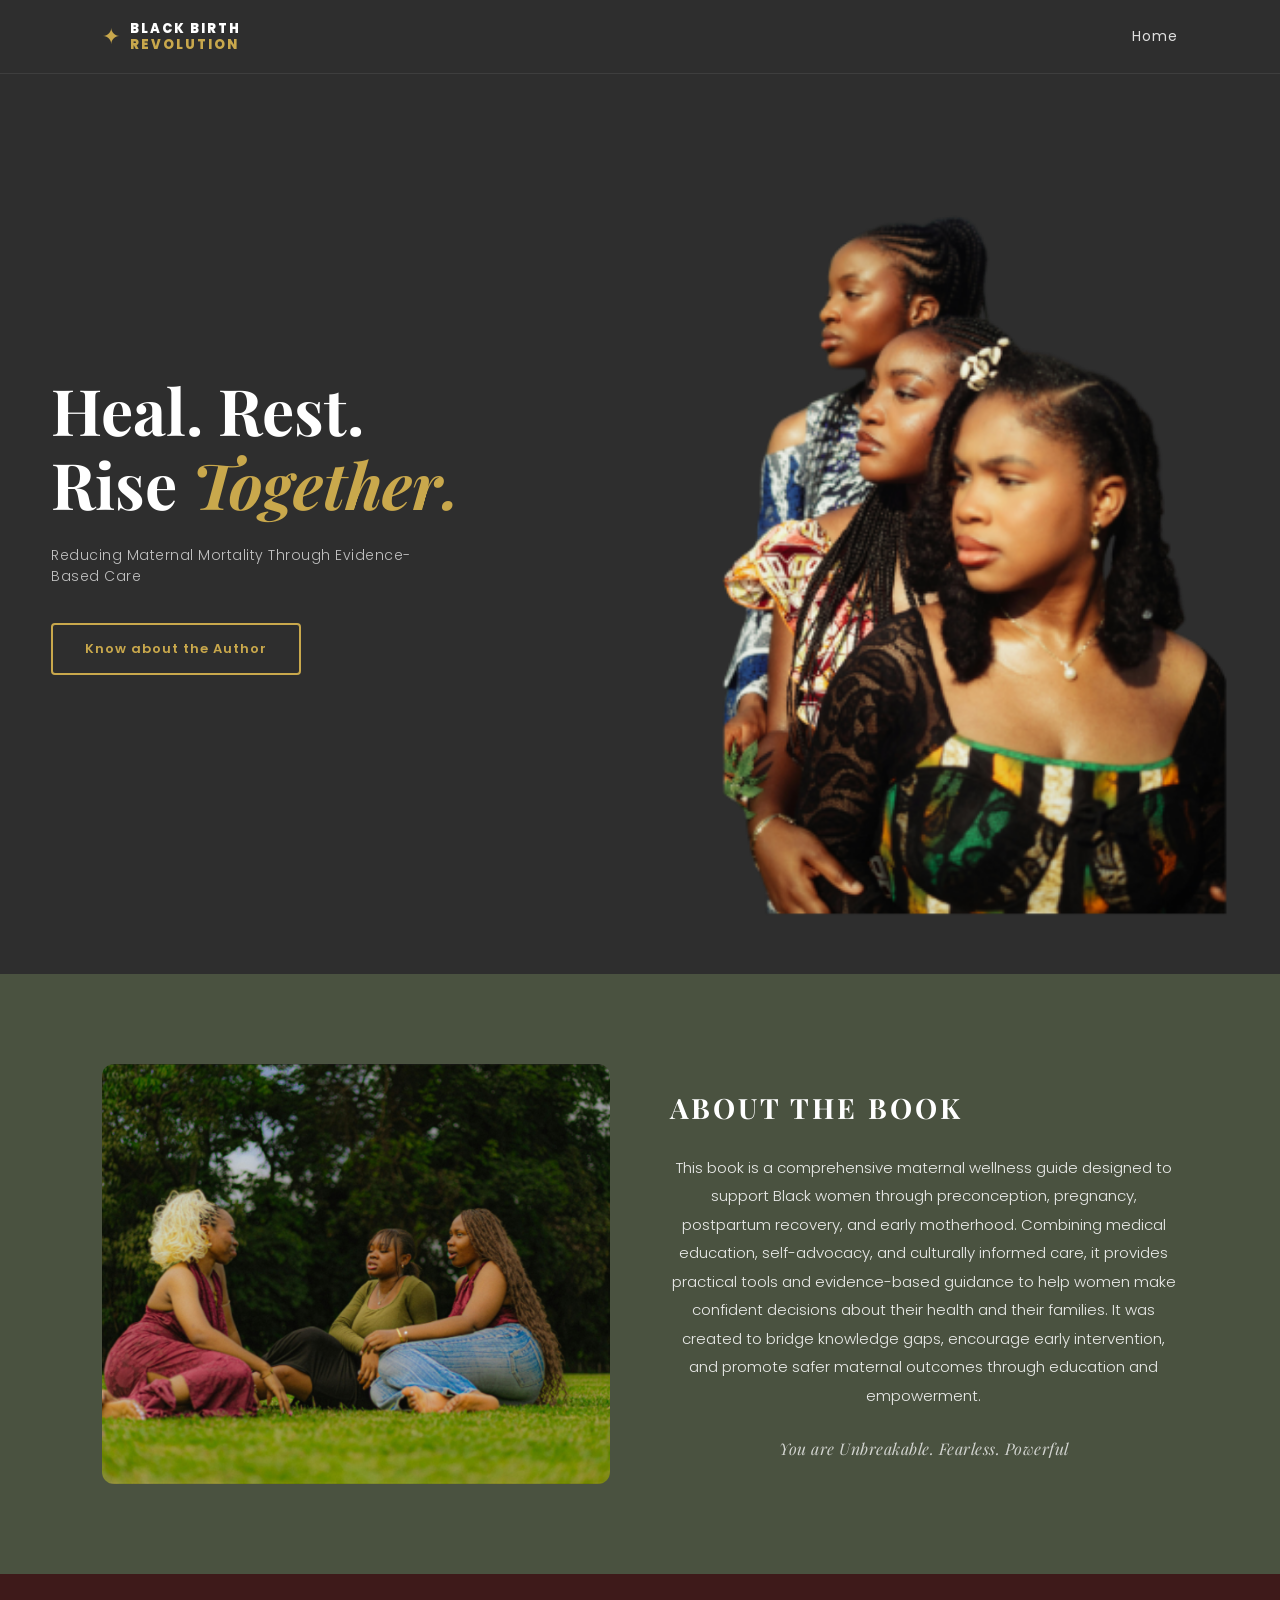
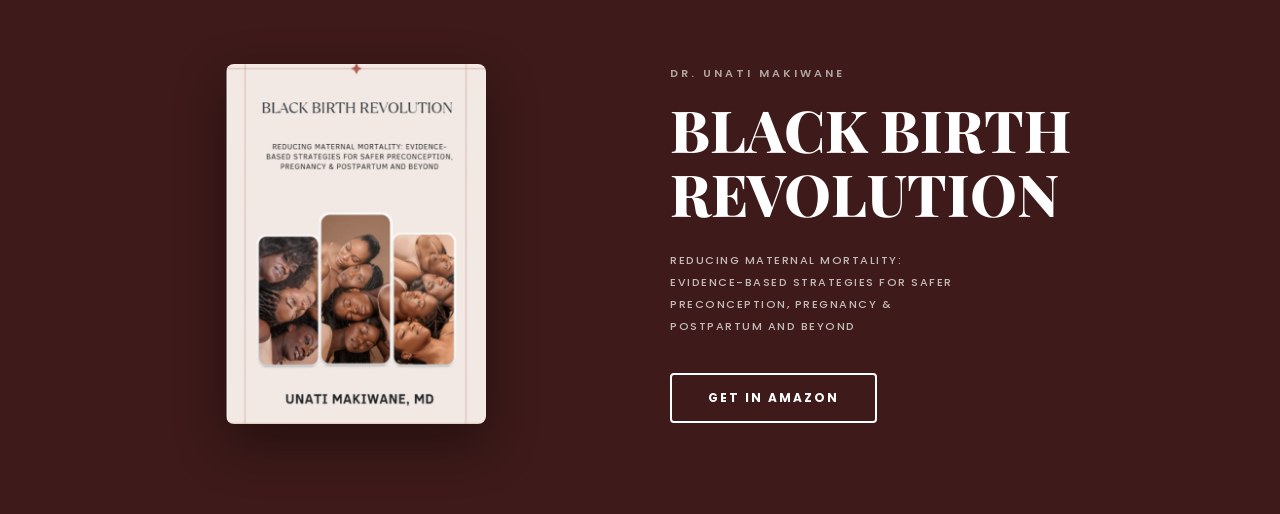
==== book.html @ 261f83a6 "Update book.html" ====
<!DOCTYPE html>
<html>

<head>

<meta charset="UTF-8">
<meta name="viewport" content="width=device-width,initial-scale=1">
<title>Black Birth Revolution</title>
<link rel="stylesheet" href="book-style.css">
<link href="https://fonts.googleapis.com/css2?family=Poppins:wght@300;400;500;600;700;800&family=Playfair+Display:ital,wght@0,700;0,800;1,400;1,700&display=swap" rel="stylesheet">

</head>

<body>

<!-- NAV -->
<nav>
  <div class="nav-logo">
    <span class="nav-logo-icon">✦</span>
    <div>
      <div class="nav-logo-top">BLACK BIRTH</div>
      <div class="nav-logo-bottom">REVOLUTION</div>
    </div>
  </div>
  <a href="index.html">Home</a>
</nav>


<!-- SECTION 1: HERO -->
<section class="hero-section">

  <div class="hero-left">
    <h1 class="hero-title">
      Heal. Rest.<br>
      Rise <em class="gold-italic">Together.</em>
    </h1>
    <p class="hero-sub">Reducing Maternal Mortality Through Evidence-Based Care</p>
    <a href="index.html#about" class="btn-outline">Know about the Author</a>
  </div>

  <!-- img goes DIRECTLY inside .hero-right, no extra wrapper -->
  <div class="hero-right">
    <img src="images/img1.png" alt="Black Birth Revolution">
  </div>

</section>


<!-- SECTION 2: ABOUT THE BOOK -->
<section class="about-section">

  <!-- img goes DIRECTLY inside .about-left, no extra wrapper -->
  <div class="about-left">
    <img src="images/img22.png" alt="About the Book">
  </div>

  <div class="about-right">
    <h2 class="about-title">ABOUT THE BOOK</h2>
    <p class="about-text">
      This book is a comprehensive maternal wellness guide designed to support Black women through preconception, pregnancy, postpartum recovery, and early motherhood. Combining medical education, self-advocacy, and culturally informed care, it provides practical tools and evidence-based guidance to help women make confident decisions about their health and their families. It was created to bridge knowledge gaps, encourage early intervention, and promote safer maternal outcomes through education and empowerment.
    </p>
    <p class="about-quote">You are Unbreakable. Fearless. Powerful</p>
  </div>

</section>


<!-- SECTION 3: BOOK SHOWCASE -->
<section class="showcase-section">

  <div class="showcase-left">
    <!-- book cover sits inside .book-cover-wrap which constrains it -->
    <div class="book-cover-wrap">
      <img src="images/img3.png" alt="Black Birth Revolution Book Cover">
    </div>
  </div>

  <div class="showcase-right">
    <p class="author-label">DR. UNATI MAKIWANE</p>
    <h2 class="showcase-title">BLACK BIRTH<br>REVOLUTION</h2>
    <p class="showcase-sub">
      REDUCING MATERNAL MORTALITY:<br>
      EVIDENCE-BASED STRATEGIES FOR SAFER<br>
      PRECONCEPTION, PREGNANCY &amp;<br>
      POSTPARTUM AND BEYOND
    </p>
    <a href="#" class="btn-amazon">GET IN AMAZON</a>
  </div>

</section>


</body>
</html>
---- book-style.css ----
* {
  margin: 0;
  padding: 0;
  box-sizing: border-box;
}

:root {
  --gold: #C9A84C;
  --charcoal: #2E2E2E;
  --olive: #4A5240;
  --maroon: #3E1A1A;
  --cream: #F5EFE0;
  --white: #ffffff;
}

body {
  font-family: 'Poppins', sans-serif;
  color: var(--white);
}


/* ── NAV ── */

nav {
  display: flex;
  justify-content: space-between;
  align-items: center;
  padding: 20px 8%;
  background: var(--charcoal);
  border-bottom: 1px solid rgba(255,255,255,0.08);
}

.nav-logo {
  display: flex;
  align-items: center;
  gap: 10px;
}

.nav-logo-icon {
  color: var(--gold);
  font-size: 22px;
}

.nav-logo-top {
  font-family: 'Poppins', sans-serif;
  font-weight: 800;
  font-size: 13px;
  letter-spacing: 2px;
  color: var(--white);
  line-height: 1.2;
}

.nav-logo-bottom {
  font-family: 'Poppins', sans-serif;
  font-weight: 800;
  font-size: 13px;
  letter-spacing: 2px;
  color: var(--gold);
  line-height: 1.2;
}

nav a {
  color: var(--white);
  text-decoration: none;
  font-size: 14px;
  letter-spacing: 1px;
  opacity: 0.85;
  transition: opacity 0.2s;
}

nav a:hover {
  opacity: 1;
}


/* ── SECTION 1: HERO ── */

.hero-section {
  display: grid;
  grid-template-columns: 1fr 1fr;
  align-items: center;
  gap: 0;
  padding: 0;
  background: var(--charcoal);
  min-height: 100vh;
  overflow: hidden;
}

.hero-left {
  padding: 90px 8%;
}

.hero-title {
  font-family: 'Playfair Display', serif;
  font-size: 64px;
  font-weight: 700;
  line-height: 1.15;
  color: var(--white);
  margin-bottom: 24px;
}

.gold-italic {
  font-family: 'Playfair Display', serif;
  font-style: italic;
  color: var(--gold);
  font-weight: 700;
}

.hero-sub {
  font-size: 14px;
  font-weight: 300;
  color: rgba(255,255,255,0.7);
  letter-spacing: 0.5px;
  margin-bottom: 36px;
  max-width: 360px;
}

.btn-outline {
  display: inline-block;
  padding: 14px 32px;
  border: 2px solid var(--gold);
  color: var(--gold);
  text-decoration: none;
  font-size: 13px;
  font-weight: 600;
  letter-spacing: 1px;
  border-radius: 4px;
  transition: background 0.25s, color 0.25s;
}

.btn-outline:hover {
  background: var(--gold);
  color: #1a1a1a;
}

/* Hero image — full height, flush to the right edge */
.hero-right {
  width: 100%;
  height: 90vh;
  overflow: hidden;
}

.hero-right img {
  width: 100%;
  height: 100%;
  object-fit: cover;
  object-position: center top;
  display: block;
}


/* ── SECTION 2: ABOUT THE BOOK ── */

.about-section {
  display: grid;
  grid-template-columns: 1fr 1fr;
  align-items: center;
  gap: 60px;
  padding: 90px 8%;
  background: var(--olive);
}

/* THE KEY FIX — about left column contains the image */
.about-left {
  width: 100%;
  height: 420px;
  border-radius: 12px;
  overflow: hidden;
}

.about-left img {
  width: 100%;
  height: 100%;
  object-fit: cover;
  object-position: center center;
  display: block;
}

.about-title {
  font-family: 'Playfair Display', serif;
  font-size: 28px;
  font-weight: 700;
  letter-spacing: 3px;
  color: var(--white);
  margin-bottom: 28px;
}

.about-text {
  font-size: 15px;
  font-weight: 300;
  line-height: 1.9;
  color: rgba(255,255,255,0.88);
  margin-bottom: 28px;
  text-align: center;
}

.about-quote {
  font-family: 'Playfair Display', serif;
  font-style: italic;
  font-size: 16px;
  color: rgba(255,255,255,0.75);
  text-align: center;
  letter-spacing: 0.5px;
}


/* ── SECTION 3: BOOK SHOWCASE ── */

.showcase-section {
  display: grid;
  grid-template-columns: 1fr 1fr;
  align-items: center;
  gap: 60px;
  padding: 90px 8%;
  background: var(--maroon);
}

/* THE KEY FIX — book cover constrained to portrait size */
.showcase-left {
  display: flex;
  justify-content: center;
}

.book-cover-wrap {
  width: 260px;
  height: 360px;
  border-radius: 8px;
  overflow: hidden;
  box-shadow: 0 20px 50px rgba(0,0,0,0.4);
  flex-shrink: 0;
}

.book-cover-wrap img {
  width: 100%;
  height: 100%;
  object-fit: cover;
  display: block;
}

.author-label {
  font-size: 11px;
  font-weight: 600;
  letter-spacing: 3px;
  color: rgba(255,255,255,0.6);
  margin-bottom: 16px;
}

.showcase-title {
  font-family: 'Playfair Display', serif;
  font-size: 58px;
  font-weight: 800;
  line-height: 1.1;
  color: var(--white);
  margin-bottom: 24px;
}

.showcase-sub {
  font-size: 11px;
  font-weight: 500;
  letter-spacing: 1.5px;
  line-height: 2;
  color: rgba(255,255,255,0.7);
  margin-bottom: 36px;
}

.btn-amazon {
  display: inline-block;
  padding: 14px 36px;
  border: 2px solid var(--white);
  color: var(--white);
  text-decoration: none;
  font-size: 12px;
  font-weight: 700;
  letter-spacing: 2px;
  border-radius: 4px;
  transition: background 0.25s, color 0.25s;
}

.btn-amazon:hover {
  background: var(--white);
  color: var(--maroon);
}


/* ── RESPONSIVE ── */

@media (max-width: 768px) {

  .hero-section,
  .about-section,
  .showcase-section {
    grid-template-columns: 1fr;
    text-align: center;
    gap: 40px;
    padding: 60px 6%;
  }

  .hero-title {
    font-size: 42px;
  }

  .showcase-title {
    font-size: 38px;
  }

  .hero-right {
    height: 320px;
  }

  .about-left {
    height: 280px;
  }

  .book-cover-wrap {
    width: 180px;
    height: 260px;
  }

  .hero-sub {
    margin: 0 auto 36px;
  }

}
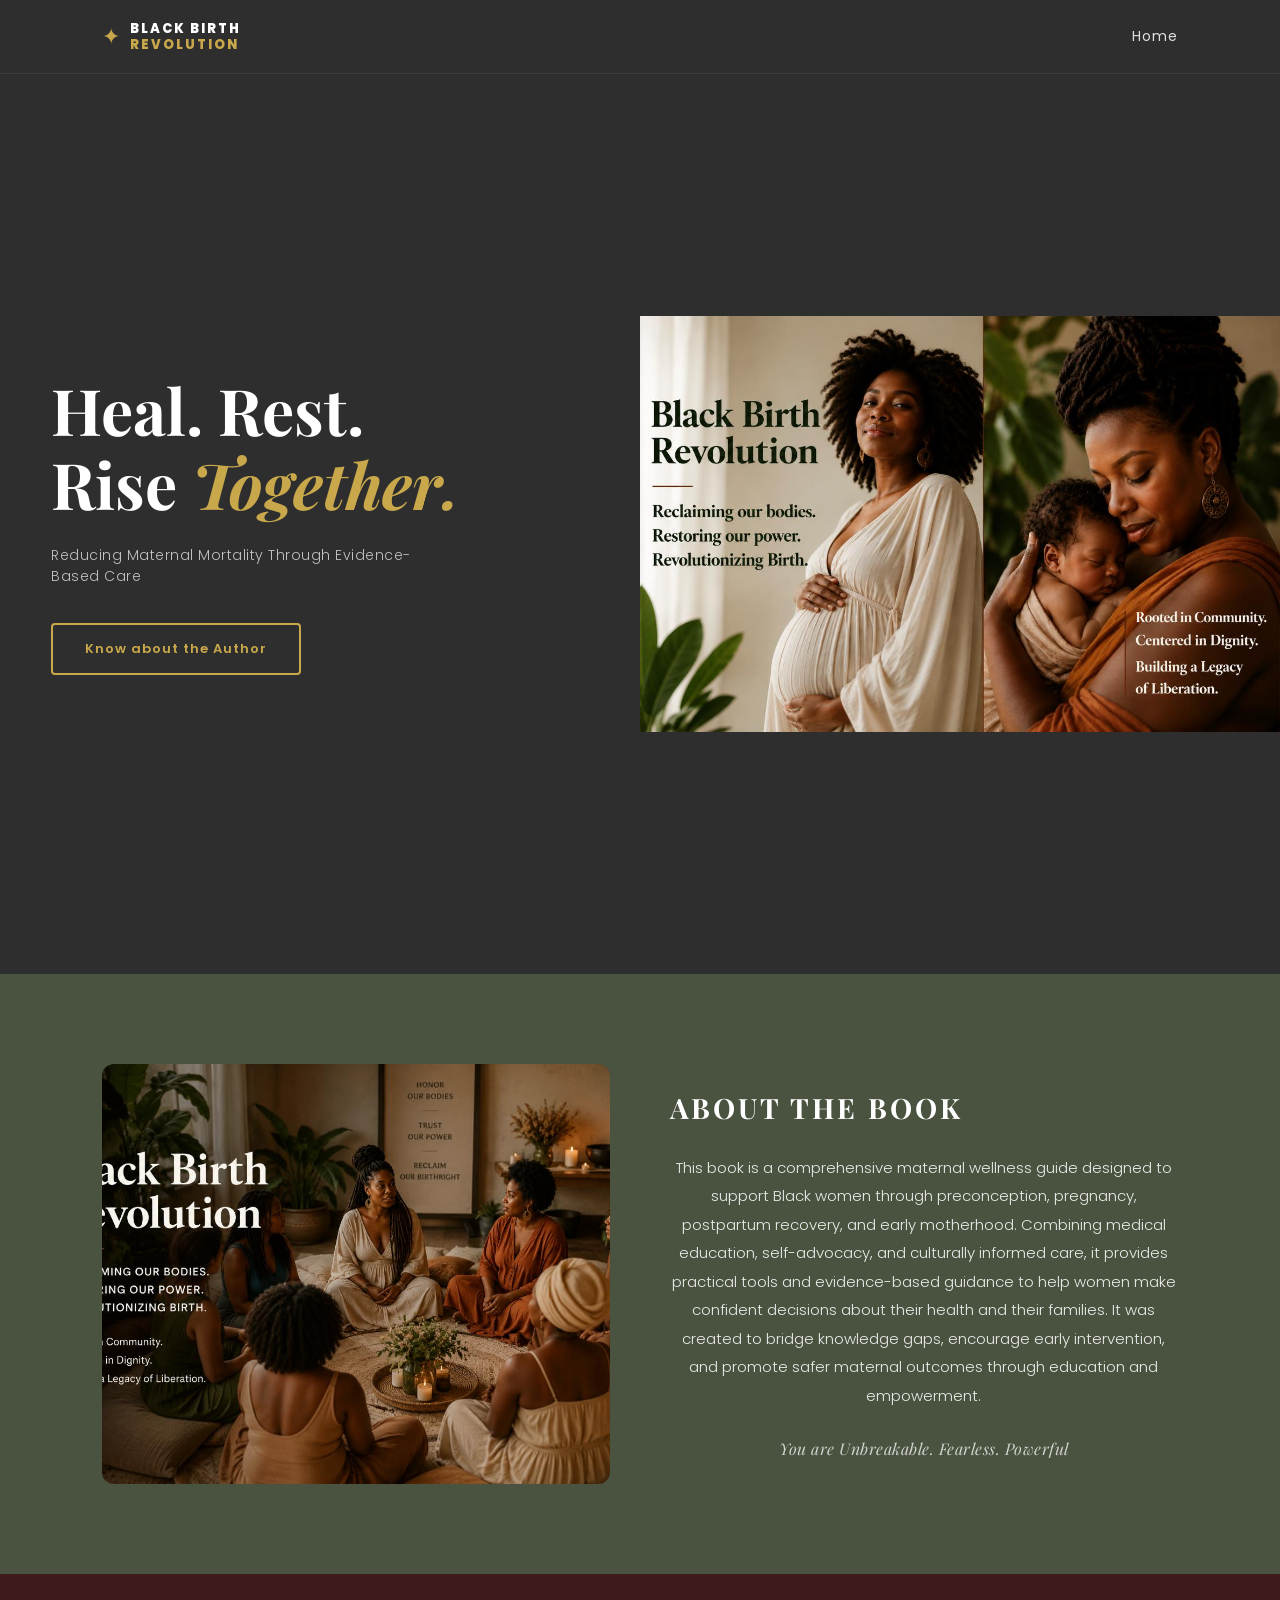
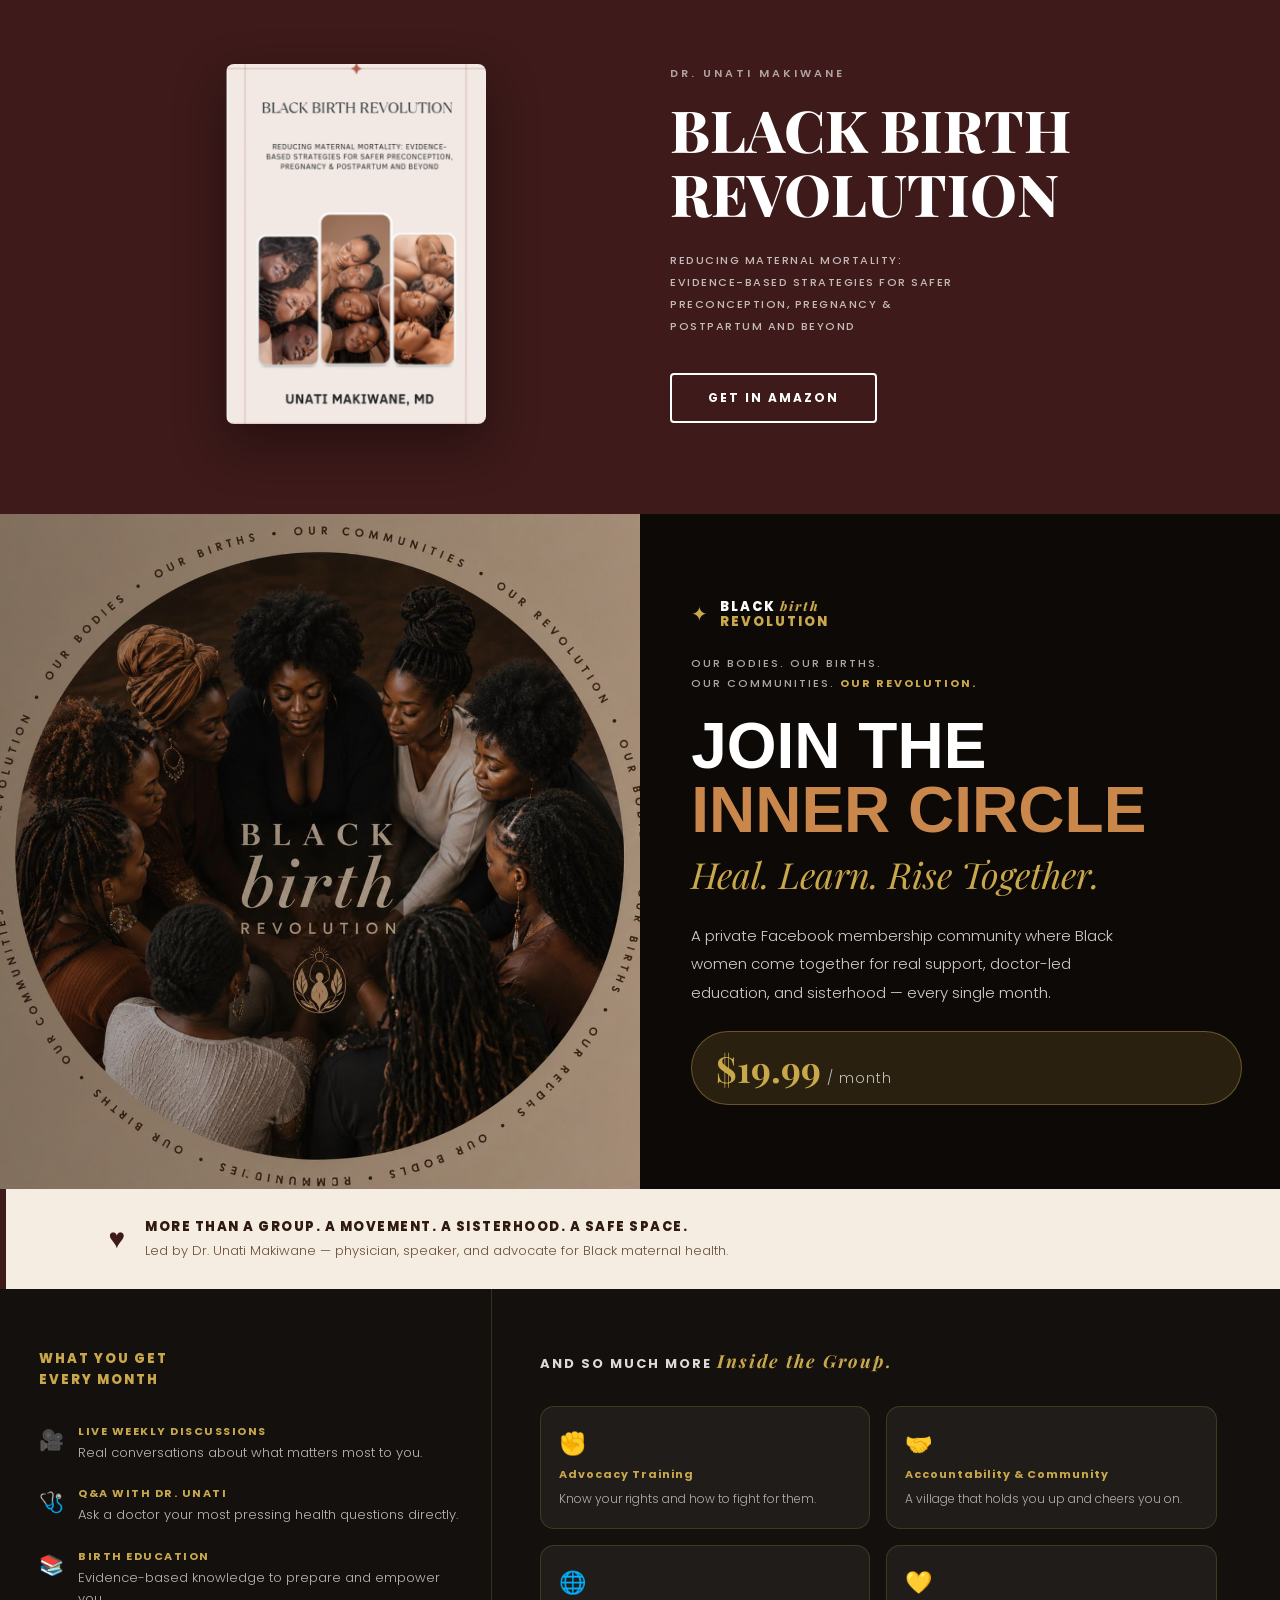
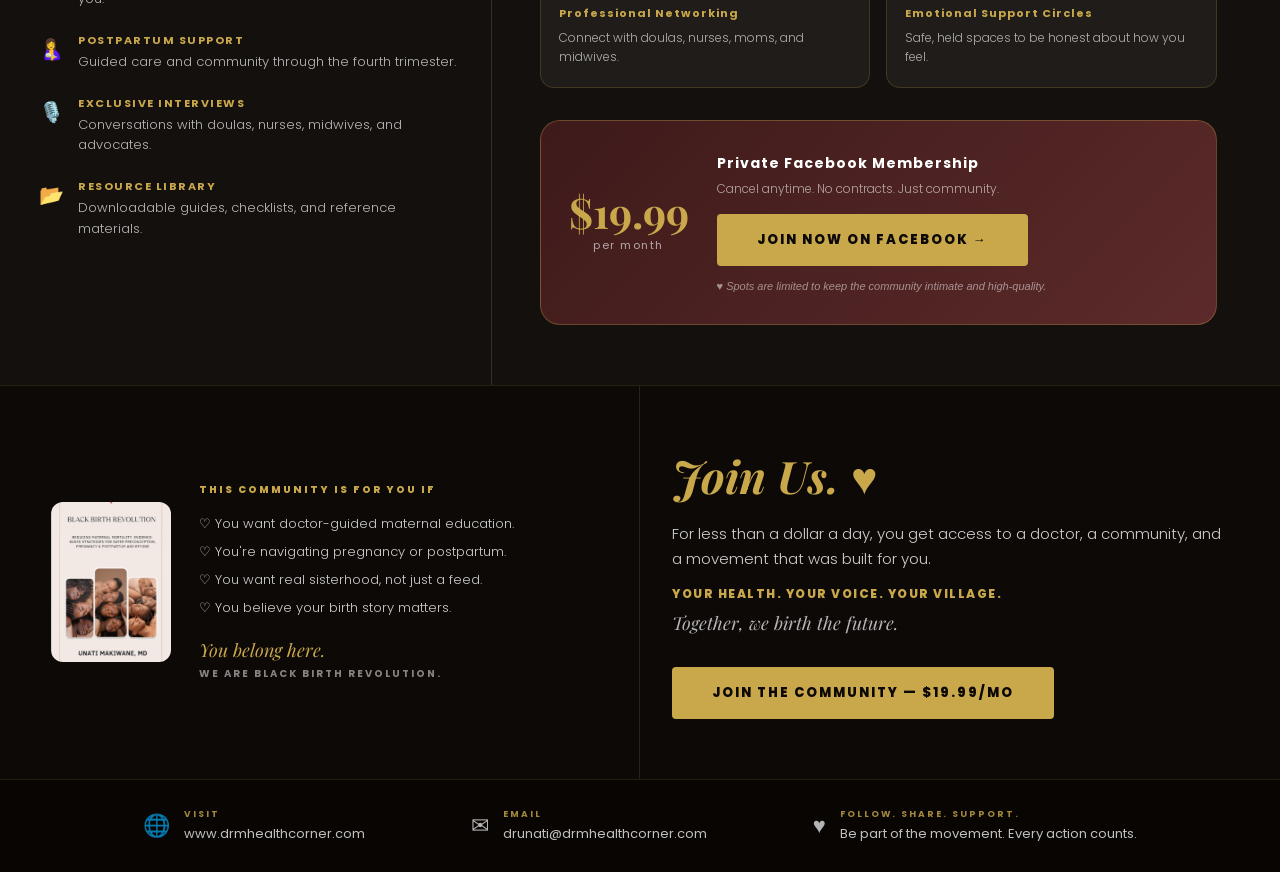
==== commit f760c2bc: "Add files via upload" ====
--- a/book.html
+++ b/book.html
@@ -40,7 +40,7 @@
 
   <!-- img goes DIRECTLY inside .hero-right, no extra wrapper -->
   <div class="hero-right">
-    <img src="images/img1.png" alt="Black Birth Revolution">
+    <img src="images/top.jpeg" alt="Black Birth Revolution">
   </div>
 
 </section>
@@ -51,7 +51,7 @@
 
   <!-- img goes DIRECTLY inside .about-left, no extra wrapper -->
   <div class="about-left">
-    <img src="images/img22.png" alt="About the Book">
+    <img src="images/second.jpeg" alt="About the Book">
   </div>
 
   <div class="about-right">
@@ -90,5 +90,196 @@
 </section>
 
 
+<!-- SECTION 4: JOIN THE PRIVATE COMMUNITY -->
+<section class="invest-section">
+
+  <!-- ── HERO BANNER ── -->
+  <div class="invest-hero">
+    <div class="invest-hero-img-wrap">
+      <img src="images/circle.jpeg" alt="Black women in community circle" class="invest-hero-img">
+      <div class="invest-hero-overlay"></div>
+    </div>
+    <div class="invest-hero-content">
+      <div class="invest-logo-row">
+        <span class="invest-logo-icon">✦</span>
+        <div>
+          <div class="invest-logo-top">BLACK <em>birth</em></div>
+          <div class="invest-logo-bottom">REVOLUTION</div>
+        </div>
+        
+      </div>
+      <p class="invest-tagline">OUR BODIES. OUR BIRTHS.<br>OUR COMMUNITIES. <strong>OUR REVOLUTION.</strong></p>
+      <h2 class="invest-headline">JOIN THE<br><span class="invest-headline-gold">INNER CIRCLE</span></h2>
+      <p class="invest-cursive">Heal. Learn. Rise Together.</p>
+      <p class="invest-desc">A private Facebook membership community where Black women come together for real support, doctor-led education, and sisterhood — every single month.</p>
+      <div class="invest-price-tag">
+        <span class="invest-price-amount">$19.99</span>
+        <span class="invest-price-period">/ month</span>
+      </div>
+    </div>
+  </div>
+
+  <!-- ── MISSION BANNER ── -->
+  <div class="invest-mission-bar">
+    <span class="invest-mission-icon">♥</span>
+    <div>
+      <p class="invest-mission-title">MORE THAN A GROUP. A MOVEMENT. A SISTERHOOD. A SAFE SPACE.</p>
+      <p class="invest-mission-sub">Led by Dr. Unati Makiwane — physician, speaker, and advocate for Black maternal health.</p>
+    </div>
+  </div>
+
+  <!-- ── BENEFITS + CTA ── -->
+  <div class="invest-body">
+
+    <div class="invest-impact">
+      <h3 class="invest-impact-title">WHAT YOU GET<br>EVERY MONTH</h3>
+      <ul class="invest-impact-list">
+        <li>
+          <span class="invest-impact-icon">🎥</span>
+          <div>
+            <strong>LIVE WEEKLY DISCUSSIONS</strong>
+            <p>Real conversations about what matters most to you.</p>
+          </div>
+        </li>
+        <li>
+          <span class="invest-impact-icon">🩺</span>
+          <div>
+            <strong>Q&amp;A WITH DR. UNATI</strong>
+            <p>Ask a doctor your most pressing health questions directly.</p>
+          </div>
+        </li>
+        <li>
+          <span class="invest-impact-icon">📚</span>
+          <div>
+            <strong>BIRTH EDUCATION</strong>
+            <p>Evidence-based knowledge to prepare and empower you.</p>
+          </div>
+        </li>
+        <li>
+          <span class="invest-impact-icon">🤱</span>
+          <div>
+            <strong>POSTPARTUM SUPPORT</strong>
+            <p>Guided care and community through the fourth trimester.</p>
+          </div>
+        </li>
+        <li>
+          <span class="invest-impact-icon">🎙️</span>
+          <div>
+            <strong>EXCLUSIVE INTERVIEWS</strong>
+            <p>Conversations with doulas, nurses, midwives, and advocates.</p>
+          </div>
+        </li>
+        <li>
+          <span class="invest-impact-icon">📂</span>
+          <div>
+            <strong>RESOURCE LIBRARY</strong>
+            <p>Downloadable guides, checklists, and reference materials.</p>
+          </div>
+        </li>
+      </ul>
+    </div>
+
+    <div class="invest-tiers-wrap">
+
+      <!-- More benefits grid -->
+      <h3 class="invest-tiers-title">AND SO MUCH MORE <em>Inside the Group.</em></h3>
+      <div class="invest-benefits-grid">
+        <div class="invest-benefit-card">
+          <span>✊</span>
+          <strong>Advocacy Training</strong>
+          <p>Know your rights and how to fight for them.</p>
+        </div>
+        <div class="invest-benefit-card">
+          <span>🤝</span>
+          <strong>Accountability &amp; Community</strong>
+          <p>A village that holds you up and cheers you on.</p>
+        </div>
+        <div class="invest-benefit-card">
+          <span>🌐</span>
+          <strong>Professional Networking</strong>
+          <p>Connect with doulas, nurses, moms, and midwives.</p>
+        </div>
+        <div class="invest-benefit-card">
+          <span>💛</span>
+          <strong>Emotional Support Circles</strong>
+          <p>Safe, held spaces to be honest about how you feel.</p>
+        </div>
+      </div>
+
+      <!-- Membership CTA card -->
+      <div class="invest-membership-cta">
+        <div class="invest-membership-price">
+          <span class="mem-amount">$19.99</span>
+          <span class="mem-period">per month</span>
+        </div>
+        <div class="invest-membership-details">
+          <p class="mem-title">Private Facebook Membership</p>
+          <p class="mem-sub">Cancel anytime. No contracts. Just community.</p>
+          <a href="#" class="btn-donate">JOIN NOW ON FACEBOOK →</a>
+          <p class="mem-note">♥ Spots are limited to keep the community intimate and high-quality.</p>
+        </div>
+      </div>
+
+    </div>
+
+  </div>
+
+  <!-- ── VISION + JOIN CTA ── -->
+  <div class="invest-footer">
+
+    <div class="invest-vision">
+      <div class="invest-vision-img-wrap">
+        <img src="images/img3.png" alt="Community of women">
+      </div>
+      <div class="invest-vision-text">
+        <p class="invest-vision-label">THIS COMMUNITY IS FOR YOU IF</p>
+        <ul class="invest-vision-list">
+          <li>♡ You want doctor-guided maternal education.</li>
+          <li>♡ You're navigating pregnancy or postpartum.</li>
+          <li>♡ You want real sisterhood, not just a feed.</li>
+          <li>♡ You believe your birth story matters.</li>
+        </ul>
+        <p class="invest-vision-cursive">You belong here.</p>
+        <p class="invest-vision-sub">WE ARE BLACK BIRTH REVOLUTION.</p>
+      </div>
+    </div>
+
+    <div class="invest-donate">
+      <h2 class="invest-donate-cursive">Join Us. ♥</h2>
+      <p class="invest-donate-desc">For less than a dollar a day, you get access to a doctor, a community, and a movement that was built for you.</p>
+      <p class="invest-donate-bold">YOUR HEALTH. YOUR VOICE. YOUR VILLAGE.</p>
+      <p class="invest-donate-cursive2">Together, we birth the future.</p>
+      <a href="#" class="btn-donate">JOIN THE COMMUNITY — $19.99/MO</a>
+    </div>
+
+  </div>
+
+  <!-- ── CONTACT FOOTER STRIP ── -->
+  <div class="invest-contact-strip">
+    <div class="invest-contact-item">
+      <span class="invest-contact-icon">🌐</span>
+      <div>
+        <small>VISIT</small>
+        <p>www.drmhealthcorner.com</p>
+      </div>
+    </div>
+    <div class="invest-contact-item">
+      <span class="invest-contact-icon">✉</span>
+      <div>
+        <small>EMAIL</small>
+        <p>drunati@drmhealthcorner.com</p>
+      </div>
+    </div>
+    <div class="invest-contact-item">
+      <span class="invest-contact-icon">♥</span>
+      <div>
+        <small>FOLLOW. SHARE. SUPPORT.</small>
+        <p>Be part of the movement. Every action counts.</p>
+      </div>
+    </div>
+  </div>
+
+</section>
+
 </body>
-</html>
+</html>
--- a/book-style.css
+++ b/book-style.css
@@ -133,18 +133,22 @@
   color: #1a1a1a;
 }
 
-/* Hero image — full height, flush to the right edge */
+/* Hero image — fit the full image within the column */
 .hero-right {
   width: 100%;
-  height: 90vh;
+  height: 60vh;
   overflow: hidden;
+  background: var(--charcoal);
+  display: flex;
+  align-items: center;
+  justify-content: center;
 }
 
 .hero-right img {
   width: 100%;
   height: 100%;
-  object-fit: cover;
-  object-position: center top;
+  object-fit: contain;
+  object-position: center center;
   display: block;
 }
 
@@ -282,7 +286,590 @@
 }
 
 
-/* ── RESPONSIVE ── */
+
+
+/* ═══════════════════════════════════════
+   SECTION 4: INVEST IN BIRTH JUSTICE
+═══════════════════════════════════════ */
+
+.invest-section {
+  background: #0D0907;
+  color: var(--white);
+  font-family: 'Poppins', sans-serif;
+}
+
+
+/* ── HERO BANNER ── */
+
+.invest-hero {
+  position: relative;
+  min-height: 75vh;
+  display: grid;
+  grid-template-columns: 1fr 1fr;
+  overflow: hidden;
+}
+
+.invest-hero-img-wrap {
+  position: relative;
+  width: 100%;
+  height: 100%;
+  min-height: 75vh;
+}
+
+.invest-hero-img {
+  width: 100%;
+  height: 100%;
+  object-fit: cover;
+  object-position: center top;
+  display: block;
+}
+
+.invest-hero-overlay {
+  position: absolute;
+  inset: 0;
+  background: linear-gradient(to right, rgba(13,9,7,0.3), rgba(13,9,7,0.1));
+}
+
+.invest-hero-content {
+  padding: 60px 6% 60px 8%;
+  display: flex;
+  flex-direction: column;
+  justify-content: center;
+  background: #0D0907;
+}
+
+.invest-logo-row {
+  display: flex;
+  align-items: center;
+  gap: 12px;
+  margin-bottom: 24px;
+}
+
+.invest-logo-icon {
+  color: var(--gold);
+  font-size: 20px;
+}
+
+.invest-logo-top {
+  font-size: 13px;
+  font-weight: 800;
+  letter-spacing: 2px;
+  color: var(--white);
+  line-height: 1.2;
+}
+
+.invest-logo-top em {
+  font-family: 'Playfair Display', serif;
+  font-style: italic;
+  color: var(--gold);
+}
+
+.invest-logo-bottom {
+  font-size: 13px;
+  font-weight: 800;
+  letter-spacing: 2px;
+  color: var(--gold);
+  line-height: 1.2;
+}
+
+.invest-badge {
+  margin-left: auto;
+  background: var(--maroon);
+  color: var(--white);
+  font-size: 10px;
+  font-weight: 700;
+  letter-spacing: 1px;
+  text-align: center;
+  line-height: 1.5;
+  padding: 10px 14px;
+  border-radius: 50%;
+  width: 80px;
+  height: 80px;
+  display: flex;
+  align-items: center;
+  justify-content: center;
+}
+
+.invest-tagline {
+  font-size: 11px;
+  font-weight: 500;
+  letter-spacing: 2px;
+  color: rgba(255,255,255,0.65);
+  margin-bottom: 20px;
+  line-height: 1.8;
+}
+
+.invest-tagline strong {
+  color: var(--gold);
+}
+
+.invest-headline {
+  font-family: 'Poppins', sans-serif;
+  font-size: clamp(42px, 5vw, 72px);
+  font-weight: 900;
+  line-height: 1.0;
+  color: var(--white);
+  text-transform: uppercase;
+  margin-bottom: 8px;
+}
+
+.invest-headline-gold {
+  color: #C9874C;
+}
+
+.invest-cursive {
+  font-family: 'Playfair Display', serif;
+  font-style: italic;
+  font-size: clamp(22px, 3vw, 36px);
+  color: var(--gold);
+  margin-bottom: 24px;
+}
+
+.invest-desc {
+  font-size: 15px;
+  font-weight: 300;
+  line-height: 1.9;
+  color: rgba(255,255,255,0.8);
+  max-width: 440px;
+}
+
+.invest-desc strong {
+  color: var(--gold);
+  font-weight: 600;
+}
+
+
+/* ── MISSION BAR ── */
+
+.invest-mission-bar {
+  background: #F5EDE1;
+  color: #2E1A0E;
+  display: flex;
+  align-items: center;
+  gap: 20px;
+  padding: 28px 8%;
+  border-left: 6px solid var(--maroon);
+}
+
+.invest-mission-icon {
+  font-size: 28px;
+  color: var(--maroon);
+  flex-shrink: 0;
+}
+
+.invest-mission-title {
+  font-size: 13px;
+  font-weight: 800;
+  letter-spacing: 1.5px;
+  margin-bottom: 4px;
+}
+
+.invest-mission-sub {
+  font-size: 13px;
+  font-weight: 300;
+  color: #6B4F3A;
+}
+
+
+/* ── IMPACT + TIERS BODY ── */
+
+.invest-body {
+  display: grid;
+  grid-template-columns: 1fr 1.6fr;
+  gap: 0;
+  background: #14100D;
+}
+
+.invest-impact {
+  padding: 60px 6% 60px 8%;
+  border-right: 1px solid rgba(201,168,76,0.2);
+}
+
+.invest-impact-title {
+  font-size: 13px;
+  font-weight: 800;
+  letter-spacing: 2px;
+  color: var(--gold);
+  margin-bottom: 32px;
+  line-height: 1.6;
+}
+
+.invest-impact-list {
+  list-style: none;
+  display: flex;
+  flex-direction: column;
+  gap: 22px;
+}
+
+.invest-impact-list li {
+  display: flex;
+  align-items: flex-start;
+  gap: 14px;
+}
+
+.invest-impact-icon {
+  font-size: 20px;
+  flex-shrink: 0;
+  margin-top: 2px;
+}
+
+.invest-impact-list strong {
+  display: block;
+  font-size: 11px;
+  font-weight: 700;
+  letter-spacing: 1.5px;
+  color: var(--gold);
+  margin-bottom: 3px;
+}
+
+.invest-impact-list p {
+  font-size: 13px;
+  font-weight: 300;
+  color: rgba(255,255,255,0.7);
+  line-height: 1.6;
+}
+
+.invest-tiers-wrap {
+  padding: 60px 8% 60px 6%;
+}
+
+.invest-tiers-title {
+  font-size: 13px;
+  font-weight: 700;
+  letter-spacing: 2px;
+  color: rgba(255,255,255,0.85);
+  margin-bottom: 32px;
+}
+
+.invest-tiers-title em {
+  font-family: 'Playfair Display', serif;
+  font-style: italic;
+  color: var(--gold);
+  font-size: 18px;
+}
+
+/* Price tag in hero */
+.invest-price-tag {
+  display: inline-flex;
+  align-items: baseline;
+  gap: 6px;
+  margin-top: 24px;
+  background: rgba(201,168,76,0.15);
+  border: 1px solid rgba(201,168,76,0.4);
+  padding: 12px 24px;
+  border-radius: 50px;
+}
+
+.invest-price-amount {
+  font-family: 'Playfair Display', serif;
+  font-size: 36px;
+  font-weight: 700;
+  color: var(--gold);
+}
+
+.invest-price-period {
+  font-size: 14px;
+  font-weight: 300;
+  color: rgba(255,255,255,0.7);
+  letter-spacing: 1px;
+}
+
+/* Benefits grid — 2x2 */
+.invest-benefits-grid {
+  display: grid;
+  grid-template-columns: 1fr 1fr;
+  gap: 16px;
+  margin-bottom: 32px;
+}
+
+.invest-benefit-card {
+  background: rgba(255,255,255,0.05);
+  border: 1px solid rgba(201,168,76,0.2);
+  border-radius: 14px;
+  padding: 20px 18px;
+  display: flex;
+  flex-direction: column;
+  gap: 6px;
+  transition: background 0.2s;
+}
+
+.invest-benefit-card:hover {
+  background: rgba(201,168,76,0.08);
+}
+
+.invest-benefit-card span {
+  font-size: 22px;
+}
+
+.invest-benefit-card strong {
+  font-size: 11px;
+  font-weight: 700;
+  letter-spacing: 1px;
+  color: var(--gold);
+}
+
+.invest-benefit-card p {
+  font-size: 12px;
+  font-weight: 300;
+  color: rgba(255,255,255,0.65);
+  line-height: 1.6;
+}
+
+/* Membership CTA card */
+.invest-membership-cta {
+  display: flex;
+  align-items: center;
+  gap: 28px;
+  background: linear-gradient(135deg, var(--maroon) 0%, #5C2A2A 100%);
+  border-radius: 20px;
+  padding: 32px 28px;
+  border: 1px solid rgba(201,168,76,0.3);
+}
+
+.invest-membership-price {
+  display: flex;
+  flex-direction: column;
+  align-items: center;
+  flex-shrink: 0;
+  min-width: 110px;
+}
+
+.mem-amount {
+  font-family: 'Playfair Display', serif;
+  font-size: 42px;
+  font-weight: 700;
+  color: var(--gold);
+  line-height: 1;
+}
+
+.mem-period {
+  font-size: 11px;
+  letter-spacing: 1.5px;
+  color: rgba(255,255,255,0.6);
+  margin-top: 4px;
+}
+
+.invest-membership-details {
+  display: flex;
+  flex-direction: column;
+  gap: 6px;
+}
+
+.mem-title {
+  font-size: 14px;
+  font-weight: 700;
+  letter-spacing: 1px;
+  color: var(--white);
+}
+
+.mem-sub {
+  font-size: 12px;
+  font-weight: 300;
+  color: rgba(255,255,255,0.6);
+  margin-bottom: 10px;
+}
+
+.mem-note {
+  font-size: 11px;
+  color: rgba(255,255,255,0.5);
+  font-style: italic;
+  margin-top: 8px;
+}
+
+/* Donation tier styles kept for reference but replaced by above */
+.invest-tiers { display: none; }
+.invest-monthly { display: none; }
+
+
+/* ── VISION + DONATE FOOTER ── */
+
+.invest-footer {
+  display: grid;
+  grid-template-columns: 1fr 1fr;
+  background: #0D0907;
+  border-top: 1px solid rgba(201,168,76,0.15);
+}
+
+.invest-vision {
+  display: flex;
+  gap: 28px;
+  align-items: center;
+  padding: 60px 5% 60px 8%;
+  border-right: 1px solid rgba(201,168,76,0.15);
+}
+
+.invest-vision-img-wrap {
+  width: 120px;
+  height: 160px;
+  border-radius: 12px;
+  overflow: hidden;
+  flex-shrink: 0;
+}
+
+.invest-vision-img-wrap img {
+  width: 100%;
+  height: 100%;
+  object-fit: cover;
+  display: block;
+}
+
+.invest-vision-label {
+  font-size: 10px;
+  font-weight: 800;
+  letter-spacing: 2px;
+  color: var(--gold);
+  margin-bottom: 16px;
+}
+
+.invest-vision-list {
+  list-style: none;
+  display: flex;
+  flex-direction: column;
+  gap: 8px;
+  margin-bottom: 20px;
+}
+
+.invest-vision-list li {
+  font-size: 13px;
+  font-weight: 300;
+  color: rgba(255,255,255,0.8);
+}
+
+.invest-vision-cursive {
+  font-family: 'Playfair Display', serif;
+  font-style: italic;
+  font-size: 18px;
+  color: var(--gold);
+  margin-bottom: 4px;
+}
+
+.invest-vision-sub {
+  font-size: 10px;
+  font-weight: 700;
+  letter-spacing: 2px;
+  color: rgba(255,255,255,0.5);
+}
+
+.invest-donate {
+  padding: 60px 8% 60px 5%;
+  display: flex;
+  flex-direction: column;
+  justify-content: center;
+}
+
+.invest-donate-cursive {
+  font-family: 'Playfair Display', serif;
+  font-style: italic;
+  font-size: clamp(32px, 3.5vw, 50px);
+  font-weight: 700;
+  color: var(--gold);
+  margin-bottom: 16px;
+}
+
+.invest-donate-desc {
+  font-size: 15px;
+  font-weight: 300;
+  color: rgba(255,255,255,0.8);
+  margin-bottom: 12px;
+  line-height: 1.7;
+}
+
+.invest-donate-bold {
+  font-size: 12px;
+  font-weight: 800;
+  letter-spacing: 1.5px;
+  color: var(--gold);
+  margin-bottom: 8px;
+  line-height: 1.6;
+}
+
+.invest-donate-cursive2 {
+  font-family: 'Playfair Display', serif;
+  font-style: italic;
+  font-size: 18px;
+  color: rgba(255,255,255,0.7);
+  margin-bottom: 32px;
+}
+
+.btn-donate {
+  display: inline-block;
+  padding: 16px 40px;
+  background: var(--gold);
+  color: #0D0907;
+  text-decoration: none;
+  font-size: 13px;
+  font-weight: 800;
+  letter-spacing: 2px;
+  border-radius: 4px;
+  align-self: flex-start;
+  transition: background 0.25s, transform 0.2s;
+}
+
+.btn-donate:hover {
+  background: #E8C46A;
+  transform: translateY(-2px);
+}
+
+
+/* ── CONTACT STRIP ── */
+
+.invest-contact-strip {
+  background: #080503;
+  display: flex;
+  justify-content: space-around;
+  align-items: center;
+  flex-wrap: wrap;
+  gap: 24px;
+  padding: 28px 8%;
+  border-top: 1px solid rgba(201,168,76,0.15);
+}
+
+.invest-contact-item {
+  display: flex;
+  align-items: center;
+  gap: 14px;
+}
+
+.invest-contact-icon {
+  font-size: 22px;
+  opacity: 0.7;
+}
+
+.invest-contact-item small {
+  display: block;
+  font-size: 9px;
+  font-weight: 700;
+  letter-spacing: 2px;
+  color: var(--gold);
+  opacity: 0.8;
+  margin-bottom: 3px;
+}
+
+.invest-contact-item p {
+  font-size: 13px;
+  color: rgba(255,255,255,0.75);
+}
+
+
+/* ── INVEST RESPONSIVE ── */
+
+@media (max-width: 900px) {
+  .invest-hero        { grid-template-columns: 1fr; }
+  .invest-hero-img-wrap { min-height: 40vh; }
+  .invest-body        { grid-template-columns: 1fr; }
+  .invest-impact      { border-right: none; border-bottom: 1px solid rgba(201,168,76,0.2); }
+  .invest-benefits-grid { grid-template-columns: 1fr 1fr; }
+  .invest-membership-cta { flex-direction: column; text-align: center; }
+  .invest-footer      { grid-template-columns: 1fr; }
+  .invest-vision      { border-right: none; border-bottom: 1px solid rgba(201,168,76,0.15); }
+}
+
+@media (max-width: 600px) {
+  .invest-benefits-grid { grid-template-columns: 1fr; }
+  .invest-vision      { flex-direction: column; }
+  .invest-contact-strip { flex-direction: column; align-items: flex-start; }
+  .btn-donate { font-size: 11px; padding: 14px 20px; }
+}
 
 @media (max-width: 768px) {
 
@@ -295,29 +882,17 @@
     padding: 60px 6%;
   }
 
-  .hero-title {
-    font-size: 42px;
-  }
-
-  .showcase-title {
-    font-size: 38px;
-  }
-
-  .hero-right {
-    height: 320px;
-  }
-
-  .about-left {
-    height: 280px;
-  }
+  .hero-title { font-size: 42px; }
+  .showcase-title { font-size: 38px; }
+
+  .hero-right { height: 320px; }
+  .about-left { height: 280px; }
 
   .book-cover-wrap {
     width: 180px;
     height: 260px;
   }
 
-  .hero-sub {
-    margin: 0 auto 36px;
-  }
+  .hero-sub { margin: 0 auto 36px; }
 
 }
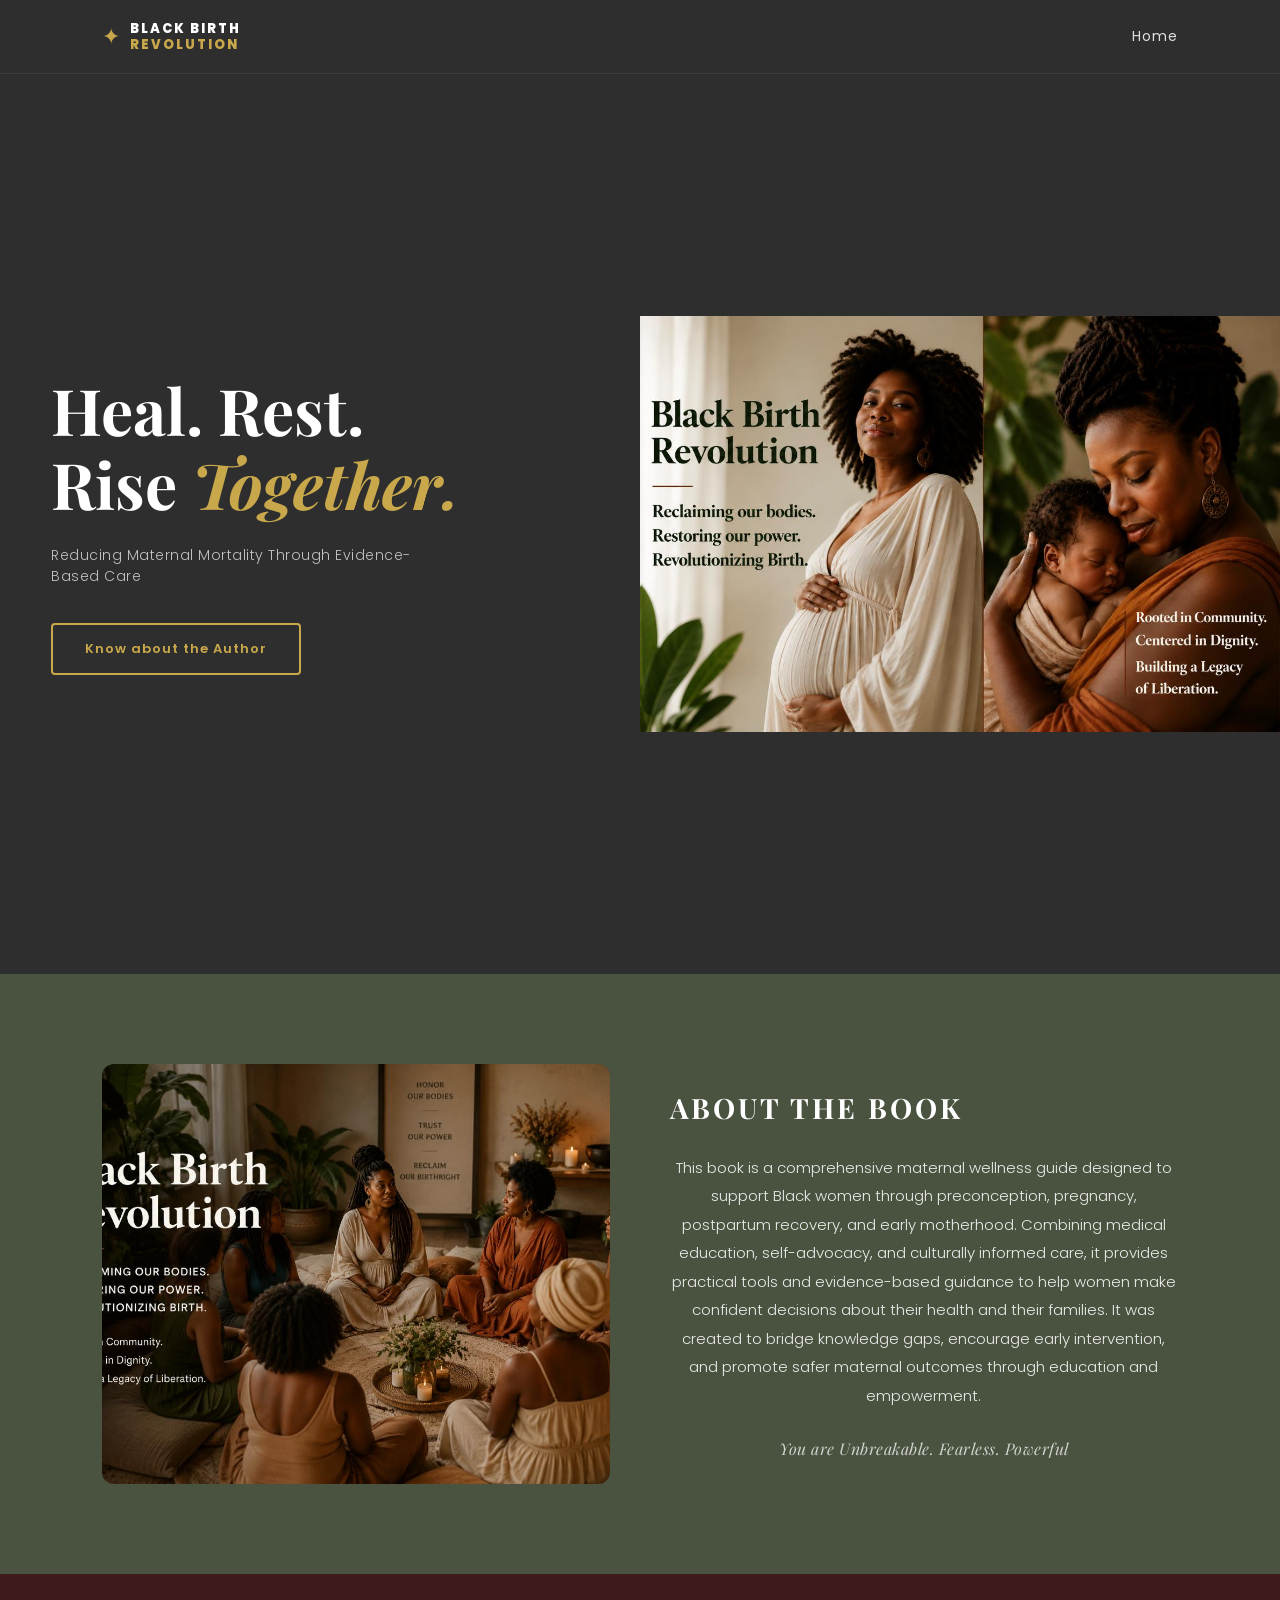
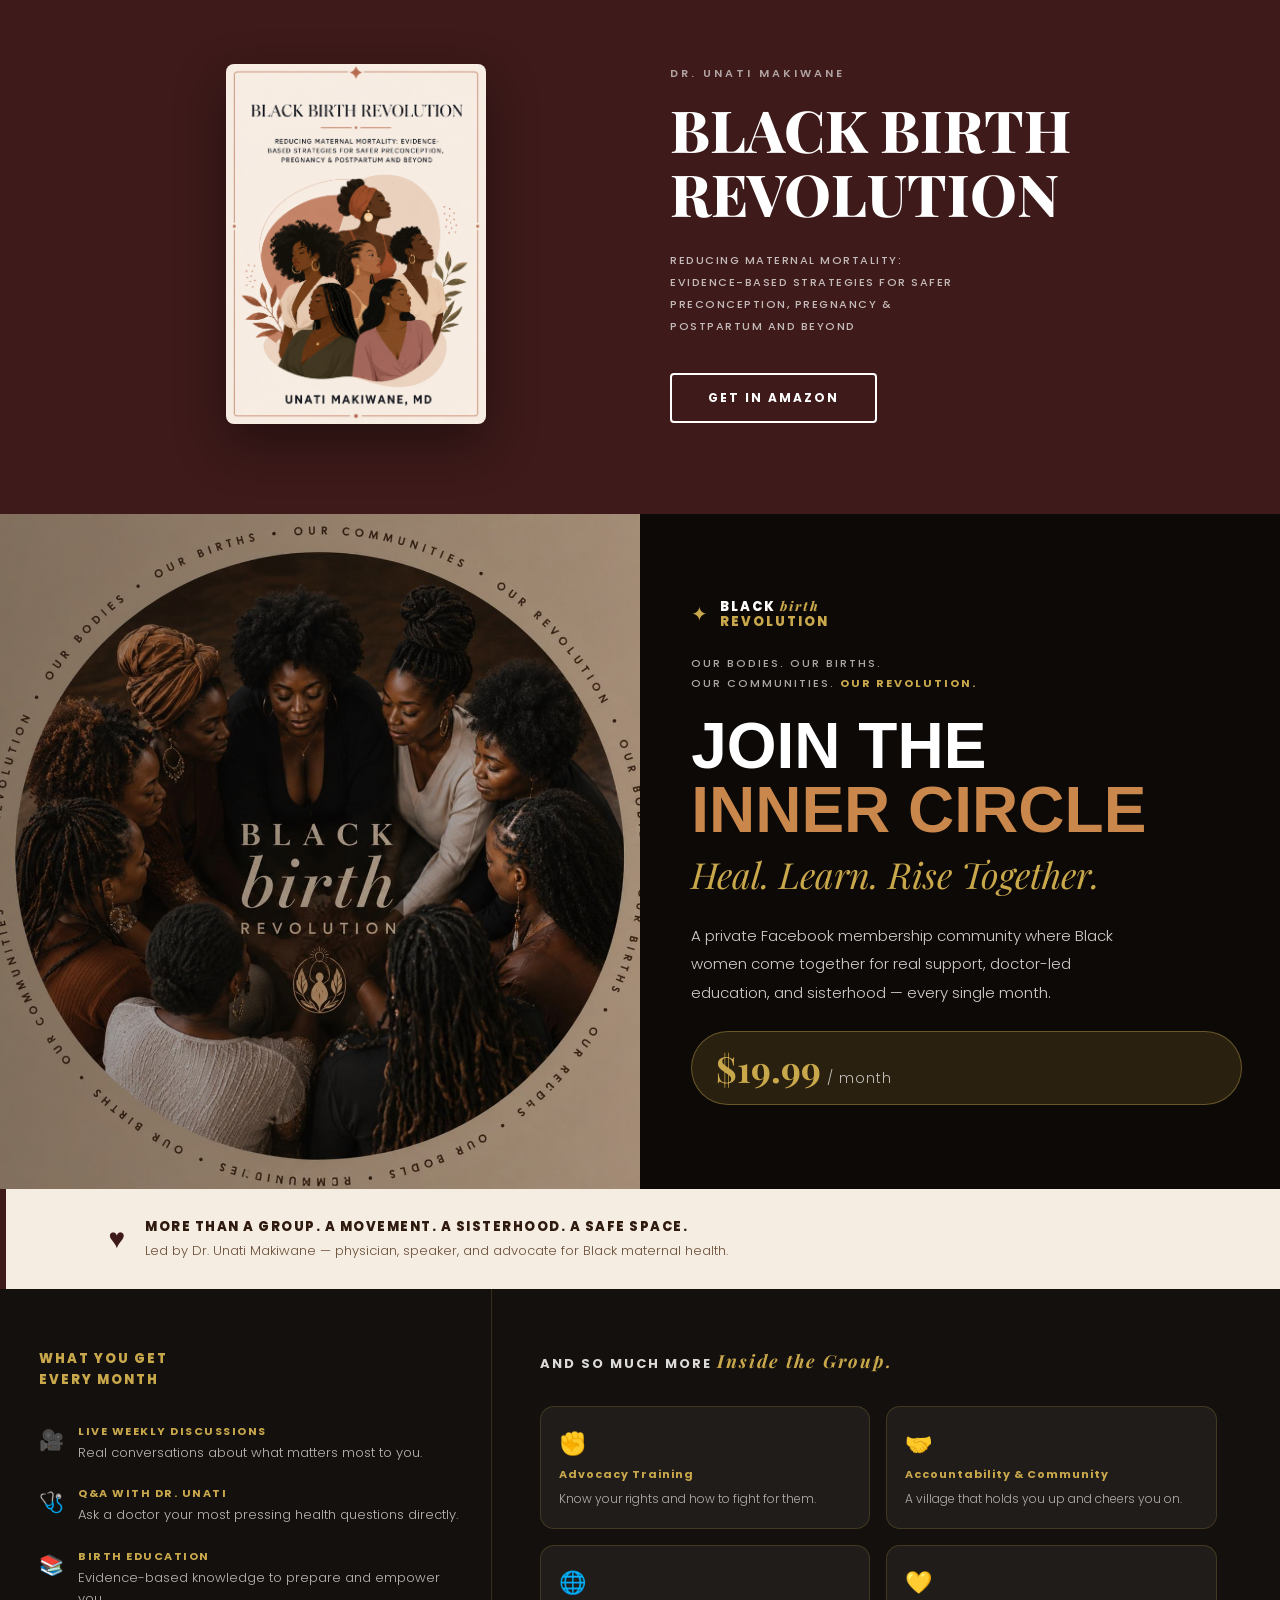
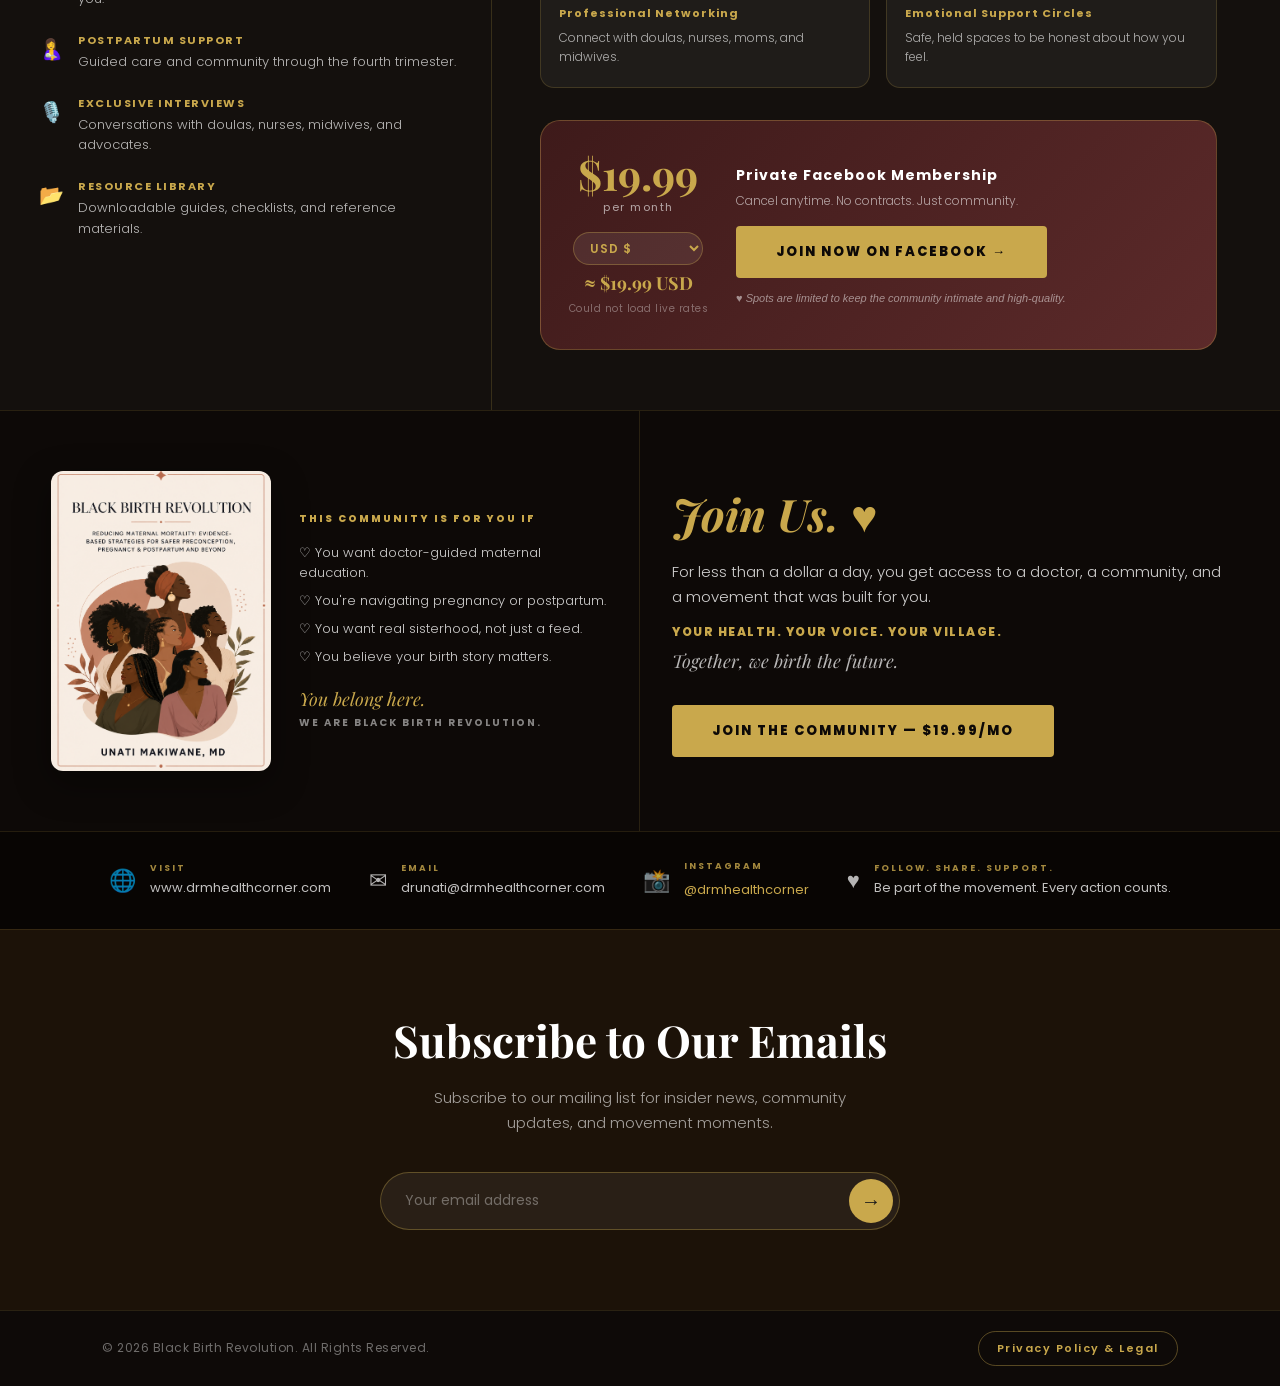
==== commit d145ff5b: "Add files via upload" ====
--- a/book.html
+++ b/book.html
@@ -71,7 +71,7 @@
   <div class="showcase-left">
     <!-- book cover sits inside .book-cover-wrap which constrains it -->
     <div class="book-cover-wrap">
-      <img src="images/img3.png" alt="Black Birth Revolution Book Cover">
+      <img src="images/bbrcover.png" alt="Black Birth Revolution Book Cover">
     </div>
   </div>
 
@@ -211,6 +211,25 @@
         <div class="invest-membership-price">
           <span class="mem-amount">$19.99</span>
           <span class="mem-period">per month</span>
+          <!-- Currency converter -->
+          <div class="currency-widget">
+            <select class="currency-select" id="currency-select" onchange="convertCurrency()">
+              <option value="USD">USD $</option>
+              <option value="CAD">CAD $</option>
+              <option value="GBP">GBP £</option>
+              <option value="EUR">EUR €</option>
+              <option value="ZAR">ZAR R</option>
+              <option value="NGN">NGN ₦</option>
+              <option value="GHS">GHS ₵</option>
+              <option value="AUD">AUD $</option>
+              <option value="NZD">NZD $</option>
+              <option value="KES">KES KSh</option>
+              <option value="JPY">JPY ¥</option>
+              <option value="INR">INR ₹</option>
+            </select>
+            <p class="currency-result" id="currency-result">≈ $19.99 USD</p>
+            <p class="currency-note" id="currency-note">Loading live rates…</p>
+          </div>
         </div>
         <div class="invest-membership-details">
           <p class="mem-title">Private Facebook Membership</p>
@@ -229,7 +248,7 @@
 
     <div class="invest-vision">
       <div class="invest-vision-img-wrap">
-        <img src="images/img3.png" alt="Community of women">
+        <img src="images/bbrcover.png" alt="Community of women">
       </div>
       <div class="invest-vision-text">
         <p class="invest-vision-label">THIS COMMUNITY IS FOR YOU IF</p>
@@ -271,6 +290,13 @@
       </div>
     </div>
     <div class="invest-contact-item">
+      <span class="invest-contact-icon">📸</span>
+      <div>
+        <small>INSTAGRAM</small>
+        <a href="https://instagram.com/placeholder" target="_blank" class="invest-contact-link">@drmhealthcorner</a>
+      </div>
+    </div>
+    <div class="invest-contact-item">
       <span class="invest-contact-icon">♥</span>
       <div>
         <small>FOLLOW. SHARE. SUPPORT.</small>
@@ -281,5 +307,210 @@
 
 </section>
 
+
+<!-- ── SUBSCRIBE SECTION ── -->
+<div class="subscribe-section">
+  <h2 class="subscribe-title">Subscribe to Our Emails</h2>
+  <p class="subscribe-sub">Subscribe to our mailing list for insider news, community updates, and movement moments.</p>
+  <div class="subscribe-form-wrap">
+    <form class="subscribe-form" id="subscribe-form" onsubmit="handleSubscribe(event)">
+      <input type="email" id="subscribe-email" class="subscribe-input" placeholder="Your email address" required>
+      <button type="submit" class="subscribe-btn" aria-label="Subscribe">&#8594;</button>
+    </form>
+    <p class="subscribe-success" id="subscribe-success">♥ Thank you for subscribing! We'll be in touch soon.</p>
+  </div>
+</div>
+
+
+<!-- ── SITE FOOTER ── -->
+<footer class="site-footer">
+  <p class="site-footer-copy">© 2026 Black Birth Revolution. All Rights Reserved.</p>
+  <button class="site-footer-link" onclick="document.getElementById('privacy-modal').classList.add('active')">Privacy Policy &amp; Legal</button>
+</footer>
+
+
+<!-- ── PRIVACY POLICY MODAL ── -->
+<div class="privacy-modal" id="privacy-modal">
+  <div class="privacy-modal-box">
+
+    <button class="privacy-modal-close" onclick="document.getElementById('privacy-modal').classList.remove('active')" aria-label="Close">✕</button>
+
+    <!-- ALL RIGHTS RESERVED -->
+    <div class="privacy-block">
+      <h2 class="privacy-main-title">Black Birth Revolution</h2>
+      <h3 class="privacy-section-title">All Rights Reserved</h3>
+      <p class="privacy-copy-line">© 2026 Black Birth Revolution. All Rights Reserved.</p>
+      <p>All materials displayed on this website, including but not limited to logos, graphics, branding, videos, photography, educational resources, written content, movement frameworks, course materials, downloads, and digital products are the exclusive intellectual property of Black Birth Revolution unless otherwise stated.</p>
+      <p>No content from this website may be copied, reproduced, republished, uploaded, transmitted, distributed, modified, sold, licensed, or otherwise used without prior written consent from Black Birth Revolution.</p>
+      <p>The Black Birth Revolution name, slogans, concepts, campaigns, and original media are protected under applicable copyright, trademark, and intellectual property laws.</p>
+      <p>Unauthorized use of any materials may violate copyright, trademark, and other applicable laws and may result in legal action.</p>
+      <p>For permissions, licensing inquiries, collaborations, or media requests, please contact:<br>
+        <strong>Dr. Unati Makiwane</strong><br>
+        Email: <a href="mailto:drunati@drmhealthcorner.com">drunati@drmhealthcorner.com</a><br>
+        Website: <a href="https://www.drmhealthcorner.com" target="_blank">Dr M Health Corner</a>
+      </p>
+    </div>
+
+    <hr class="privacy-divider">
+
+    <!-- PRIVACY POLICY -->
+    <div class="privacy-block">
+      <h3 class="privacy-section-title">Privacy Policy</h3>
+      <p class="privacy-effective">Effective Date: May 24, 2026</p>
+      <p>Black Birth Revolution values your privacy and is committed to protecting your personal information.</p>
+
+      <h4 class="privacy-sub-title">Information We Collect</h4>
+      <p>We may collect personal information that you voluntarily provide, including:</p>
+      <ul class="privacy-list">
+        <li>Name</li>
+        <li>Email address</li>
+        <li>Phone number</li>
+        <li>Donation information</li>
+        <li>Event registrations</li>
+        <li>Newsletter subscriptions</li>
+        <li>Community membership information</li>
+      </ul>
+      <p>We may also collect limited non-personal data such as browser type, device information, and website analytics to improve user experience.</p>
+
+      <h4 class="privacy-sub-title">How We Use Your Information</h4>
+      <p>Your information may be used to:</p>
+      <ul class="privacy-list">
+        <li>Provide updates and newsletters</li>
+        <li>Respond to inquiries</li>
+        <li>Process donations or registrations</li>
+        <li>Improve website functionality</li>
+        <li>Share educational resources and community opportunities</li>
+        <li>Support movement-related communications</li>
+      </ul>
+      <p>We do not sell, rent, or trade your personal information to third parties.</p>
+
+      <h4 class="privacy-sub-title">Data Protection</h4>
+      <p>We implement reasonable security measures to protect your information from unauthorized access, disclosure, or misuse. However, no method of online transmission or storage is completely secure, and we cannot guarantee absolute security.</p>
+
+      <h4 class="privacy-sub-title">Third-Party Services</h4>
+      <p>This website may use third-party platforms such as email marketing providers, donation processors, social media integrations, or analytics services. These services may collect information in accordance with their own privacy policies.</p>
+
+      <h4 class="privacy-sub-title">Cookies</h4>
+      <p>Our website may use cookies and similar technologies to improve browsing experience and analyze website traffic. Users may disable cookies through their browser settings if preferred.</p>
+
+      <h4 class="privacy-sub-title">Your Rights</h4>
+      <p>You may request to:</p>
+      <ul class="privacy-list">
+        <li>Access your personal data</li>
+        <li>Correct inaccurate information</li>
+        <li>Unsubscribe from communications</li>
+        <li>Request deletion of your information where applicable</li>
+      </ul>
+      <p>To make a request, please contact us at <a href="mailto:drunati@drmhealthcorner.com">drunati@drmhealthcorner.com</a>.</p>
+
+      <h4 class="privacy-sub-title">Changes to This Policy</h4>
+      <p>Black Birth Revolution reserves the right to update or modify this Privacy Policy at any time. Updates will be posted on this page with the revised effective date.</p>
+
+      <h4 class="privacy-sub-title">Contact Information</h4>
+      <p>For questions regarding this Privacy Policy, please contact:<br>
+        <strong>Dr. Unati Makiwane</strong><br>
+        Email: <a href="mailto:drunati@drmhealthcorner.com">drunati@drmhealthcorner.com</a><br>
+        Website: <a href="https://www.drmhealthcorner.com" target="_blank">www.drmhealthcorner.com</a>
+      </p>
+
+      <p class="privacy-copy-line">© 2026 Black Birth Revolution. All Rights Reserved.</p>
+    </div>
+
+  </div>
+</div>
+
+<script>
+  // Close modal when clicking outside the box
+  document.getElementById('privacy-modal').addEventListener('click', function(e) {
+    if (e.target === this) this.classList.remove('active');
+  });
+  // Close on Escape key
+  document.addEventListener('keydown', function(e) {
+    if (e.key === 'Escape') document.getElementById('privacy-modal').classList.remove('active');
+  });
+</script>
+
+<script>
+  // ── SUBSCRIBE FORM ──
+  function handleSubscribe(e) {
+    e.preventDefault();
+    const email = document.getElementById('subscribe-email').value;
+    if (!email) return;
+
+    const formId = '1FAIpQLSfaE3OECI_HwxY2UgQjRBafd-Gjt6qutREnjVVzVBMG3n-0FQ';
+    const entryId = 'entry.867968531';
+
+    fetch(`https://docs.google.com/forms/d/e/${formId}/formResponse`, {
+      method: 'POST',
+      mode: 'no-cors',
+      headers: { 'Content-Type': 'application/x-www-form-urlencoded' },
+      body: new URLSearchParams({ [entryId]: email })
+    });
+
+    // Show success regardless (no-cors means we can't read the response)
+    document.getElementById('subscribe-form').style.display = 'none';
+    document.getElementById('subscribe-success').style.display = 'block';
+  }
+
+  // ── CURRENCY CONVERTER ──
+  const USD_PRICE = 19.99;
+  let exchangeRates = {};
+
+  const currencySymbols = {
+    USD:'$', CAD:'CA$', GBP:'£', EUR:'€', ZAR:'R',
+    NGN:'₦', GHS:'₵', AUD:'A$', NZD:'NZ$', KES:'KSh',
+    JPY:'¥', INR:'₹'
+  };
+
+  async function fetchRates() {
+    try {
+      const res = await fetch('https://open.er-api.com/v6/latest/USD');
+      const data = await res.json();
+      if (data && data.rates) {
+        exchangeRates = data.rates;
+        document.getElementById('currency-note').textContent = 'Live rate · Updated today';
+        // Auto-detect user currency from browser locale
+        const locale = navigator.language || 'en-US';
+        const detected = new Intl.NumberFormat(locale, { style: 'currency', currency: 'USD' })
+          .resolvedOptions().currency;
+        const select = document.getElementById('currency-select');
+        const options = Array.from(select.options).map(o => o.value);
+        if (options.includes(detected)) {
+          select.value = detected;
+        }
+        convertCurrency();
+      }
+    } catch(err) {
+      document.getElementById('currency-note').textContent = 'Could not load live rates';
+    }
+  }
+
+  function convertCurrency() {
+    const select = document.getElementById('currency-select');
+    const currency = select.value;
+    const result = document.getElementById('currency-result');
+    const note   = document.getElementById('currency-note');
+
+    if (currency === 'USD') {
+      result.textContent = '= $19.99 USD';
+      return;
+    }
+
+    if (!exchangeRates[currency]) {
+      result.textContent = 'Rate unavailable';
+      return;
+    }
+
+    const rate = exchangeRates[currency];
+    const converted = (USD_PRICE * rate).toFixed(2);
+    const symbol = currencySymbols[currency] || currency + ' ';
+    result.textContent = `≈ ${symbol}${converted} ${currency}`;
+    note.textContent = `Based on live USD → ${currency} rate`;
+  }
+
+  // Fetch rates on load
+  fetchRates();
+</script>
+
 </body>
 </html>
--- a/book-style.css
+++ b/book-style.css
@@ -133,10 +133,10 @@
   color: #1a1a1a;
 }
 
-/* Hero image — fit the full image within the column */
+/* Hero image — fill the full column height */
 .hero-right {
   width: 100%;
-  height: 60vh;
+  height: 90vh;
   overflow: hidden;
   background: var(--charcoal);
   display: flex;
@@ -699,11 +699,12 @@
 }
 
 .invest-vision-img-wrap {
-  width: 120px;
-  height: 160px;
+  width: 220px;
+  height: 300px;
   border-radius: 12px;
   overflow: hidden;
   flex-shrink: 0;
+  box-shadow: 0 12px 36px rgba(0,0,0,0.4);
 }
 
 .invest-vision-img-wrap img {
@@ -849,6 +850,17 @@
   font-size: 13px;
   color: rgba(255,255,255,0.75);
 }
+
+.invest-contact-link {
+  font-size: 13px;
+  color: var(--gold);
+  text-decoration: none;
+  display: inline-block;
+  margin-top: 2px;
+  transition: opacity 0.2s;
+}
+
+.invest-contact-link:hover { opacity: 0.75; }
 
 
 /* ── INVEST RESPONSIVE ── */
@@ -860,6 +872,12 @@
   .invest-impact      { border-right: none; border-bottom: 1px solid rgba(201,168,76,0.2); }
   .invest-benefits-grid { grid-template-columns: 1fr 1fr; }
   .invest-membership-cta { flex-direction: column; text-align: center; }
+  .invest-membership-details { align-items: center; }
+  .invest-membership-details .btn-donate {
+    display: block;
+    margin: 0 auto;
+    text-align: center;
+  }
   .invest-footer      { grid-template-columns: 1fr; }
   .invest-vision      { border-right: none; border-bottom: 1px solid rgba(201,168,76,0.15); }
 }
@@ -869,6 +887,12 @@
   .invest-vision      { flex-direction: column; }
   .invest-contact-strip { flex-direction: column; align-items: flex-start; }
   .btn-donate { font-size: 11px; padding: 14px 20px; }
+
+  .invest-vision-img-wrap {
+    width: 180px;
+    height: 240px;
+    margin: 0 auto 24px;
+  }
 }
 
 @media (max-width: 768px) {
@@ -878,15 +902,30 @@
   .showcase-section {
     grid-template-columns: 1fr;
     text-align: center;
-    gap: 40px;
+    gap: 0;
     padding: 60px 6%;
   }
 
+  /* Kill the desktop min-height so no dead space on mobile */
+  .hero-section {
+    min-height: auto;
+    padding: 50px 6% 0;
+  }
+
   .hero-title { font-size: 42px; }
   .showcase-title { font-size: 38px; }
 
-  .hero-right { height: 320px; }
-  .about-left { height: 280px; }
+  .hero-right {
+    height: 280px;
+    margin-top: 24px;   /* small controlled gap between text and image */
+  }
+  .about-left {
+    height: auto;        /* let image define its own height */
+  }
+  .about-left img {
+    object-fit: contain; /* show full image, no cropping */
+    height: auto;
+  }
 
   .book-cover-wrap {
     width: 180px;
@@ -895,4 +934,334 @@
 
   .hero-sub { margin: 0 auto 36px; }
 
+}
+
+/* ── SITE FOOTER ── */
+
+.site-footer {
+  background: #0E0A08;
+  padding: 20px 8%;
+  display: flex;
+  align-items: center;
+  justify-content: space-between;
+  flex-wrap: wrap;
+  gap: 12px;
+  border-top: 1px solid rgba(201, 168, 76, 0.15);
+}
+
+.site-footer-copy {
+  font-size: 12px;
+  color: rgba(255,255,255,0.4);
+  letter-spacing: 0.5px;
+}
+
+.site-footer-link {
+  background: none;
+  border: 1px solid rgba(201, 168, 76, 0.4);
+  color: var(--gold);
+  font-size: 11px;
+  font-weight: 600;
+  letter-spacing: 1.5px;
+  padding: 8px 18px;
+  border-radius: 50px;
+  cursor: pointer;
+  font-family: 'Poppins', sans-serif;
+  transition: background 0.2s, color 0.2s;
+}
+
+.site-footer-link:hover {
+  background: var(--gold);
+  color: #1a1a1a;
+}
+
+
+/* ── PRIVACY MODAL ── */
+
+.privacy-modal {
+  display: none;
+  position: fixed;
+  inset: 0;
+  background: rgba(0,0,0,0.75);
+  z-index: 999;
+  overflow-y: auto;
+  padding: 40px 16px;
+}
+
+.privacy-modal.active {
+  display: flex;
+  align-items: flex-start;
+  justify-content: center;
+}
+
+.privacy-modal-box {
+  background: #1C1208;
+  border: 1px solid rgba(201,168,76,0.2);
+  border-radius: 20px;
+  padding: 50px 48px;
+  max-width: 760px;
+  width: 100%;
+  position: relative;
+  color: rgba(255,255,255,0.82);
+  font-size: 14px;
+  line-height: 1.85;
+}
+
+.privacy-modal-close {
+  position: absolute;
+  top: 20px;
+  right: 24px;
+  background: none;
+  border: none;
+  color: rgba(255,255,255,0.5);
+  font-size: 20px;
+  cursor: pointer;
+  transition: color 0.2s;
+  font-family: 'Poppins', sans-serif;
+}
+
+.privacy-modal-close:hover { color: var(--gold); }
+
+.privacy-main-title {
+  font-family: 'Playfair Display', serif;
+  font-size: 28px;
+  font-weight: 800;
+  color: var(--white);
+  margin-bottom: 6px;
+}
+
+.privacy-section-title {
+  font-size: 13px;
+  font-weight: 700;
+  letter-spacing: 3px;
+  color: var(--gold);
+  text-transform: uppercase;
+  margin-bottom: 16px;
+}
+
+.privacy-effective {
+  font-size: 12px;
+  color: rgba(255,255,255,0.4);
+  margin-bottom: 16px;
+  letter-spacing: 0.5px;
+}
+
+.privacy-sub-title {
+  font-size: 12px;
+  font-weight: 700;
+  letter-spacing: 2px;
+  color: rgba(201,168,76,0.85);
+  text-transform: uppercase;
+  margin: 24px 0 8px;
+}
+
+.privacy-block p {
+  margin-bottom: 14px;
+  color: rgba(255,255,255,0.78);
+}
+
+.privacy-block a {
+  color: var(--gold);
+  text-decoration: none;
+}
+
+.privacy-block a:hover { text-decoration: underline; }
+
+.privacy-list {
+  list-style: none;
+  padding: 0;
+  margin: 0 0 14px 0;
+}
+
+.privacy-list li {
+  padding: 4px 0 4px 18px;
+  position: relative;
+  color: rgba(255,255,255,0.78);
+}
+
+.privacy-list li::before {
+  content: '♥';
+  position: absolute;
+  left: 0;
+  color: var(--gold);
+  font-size: 10px;
+  top: 6px;
+}
+
+.privacy-divider {
+  border: none;
+  border-top: 1px solid rgba(201,168,76,0.15);
+  margin: 36px 0;
+}
+
+.privacy-copy-line {
+  font-size: 12px;
+  color: rgba(255,255,255,0.4);
+  margin-top: 24px;
+  letter-spacing: 0.5px;
+}
+
+@media (max-width: 600px) {
+  .privacy-modal-box {
+    padding: 40px 24px;
+  }
+
+  .site-footer {
+    flex-direction: column;
+    text-align: center;
+    align-items: center;
+  }
+}
+
+
+/* ── SUBSCRIBE SECTION ── */
+
+.subscribe-section {
+  background: #1C1208;
+  padding: 80px 8%;
+  text-align: center;
+  border-top: 1px solid rgba(201,168,76,0.15);
+}
+
+.subscribe-title {
+  font-family: 'Playfair Display', serif;
+  font-size: clamp(28px, 4vw, 44px);
+  font-weight: 700;
+  color: var(--white);
+  margin-bottom: 16px;
+}
+
+.subscribe-sub {
+  font-size: 15px;
+  font-weight: 300;
+  color: rgba(255,255,255,0.6);
+  max-width: 480px;
+  margin: 0 auto 36px;
+  line-height: 1.7;
+}
+
+.subscribe-form-wrap {
+  max-width: 520px;
+  margin: 0 auto;
+}
+
+.subscribe-form {
+  display: flex;
+  align-items: center;
+  background: rgba(255,255,255,0.06);
+  border: 1px solid rgba(201,168,76,0.35);
+  border-radius: 50px;
+  overflow: hidden;
+  padding: 6px 6px 6px 24px;
+}
+
+.subscribe-input {
+  flex: 1;
+  background: none;
+  border: none;
+  outline: none;
+  color: var(--white);
+  font-family: 'Poppins', sans-serif;
+  font-size: 14px;
+  padding: 10px 0;
+}
+
+.subscribe-input::placeholder {
+  color: rgba(255,255,255,0.35);
+}
+
+.subscribe-btn {
+  background: var(--gold);
+  border: none;
+  color: #1a1a1a;
+  width: 44px;
+  height: 44px;
+  border-radius: 50%;
+  font-size: 20px;
+  cursor: pointer;
+  display: flex;
+  align-items: center;
+  justify-content: center;
+  flex-shrink: 0;
+  transition: background 0.2s, transform 0.2s;
+  font-family: 'Poppins', sans-serif;
+}
+
+.subscribe-btn:hover {
+  background: #b8922e;
+  transform: scale(1.06);
+}
+
+.subscribe-success {
+  display: none;
+  color: var(--gold);
+  font-size: 15px;
+  font-weight: 500;
+  margin-top: 16px;
+  letter-spacing: 0.5px;
+}
+
+
+/* ── CURRENCY WIDGET ── */
+
+.currency-widget {
+  margin-top: 16px;
+  display: flex;
+  flex-direction: column;
+  align-items: center;
+  gap: 6px;
+}
+
+.currency-select {
+  background: rgba(255,255,255,0.08);
+  border: 1px solid rgba(201,168,76,0.35);
+  color: var(--gold);
+  font-family: 'Poppins', sans-serif;
+  font-size: 12px;
+  font-weight: 600;
+  padding: 6px 12px;
+  border-radius: 50px;
+  cursor: pointer;
+  outline: none;
+  letter-spacing: 1px;
+  width: 130px;
+}
+
+.currency-select option {
+  background: #2a1810;
+  color: var(--white);
+}
+
+.currency-result {
+  font-family: 'Playfair Display', serif;
+  font-size: 18px;
+  font-weight: 700;
+  color: var(--gold);
+  margin: 0;
+}
+
+.currency-note {
+  font-size: 10px;
+  color: rgba(255,255,255,0.35);
+  letter-spacing: 0.5px;
+  margin: 0;
+}
+
+@media (max-width: 600px) {
+  .subscribe-form {
+    flex-direction: column;
+    border-radius: 16px;
+    padding: 16px;
+    gap: 12px;
+  }
+
+  .subscribe-input {
+    width: 100%;
+    text-align: center;
+  }
+
+  .subscribe-btn {
+    width: 100%;
+    border-radius: 50px;
+    height: 44px;
+  }
 }
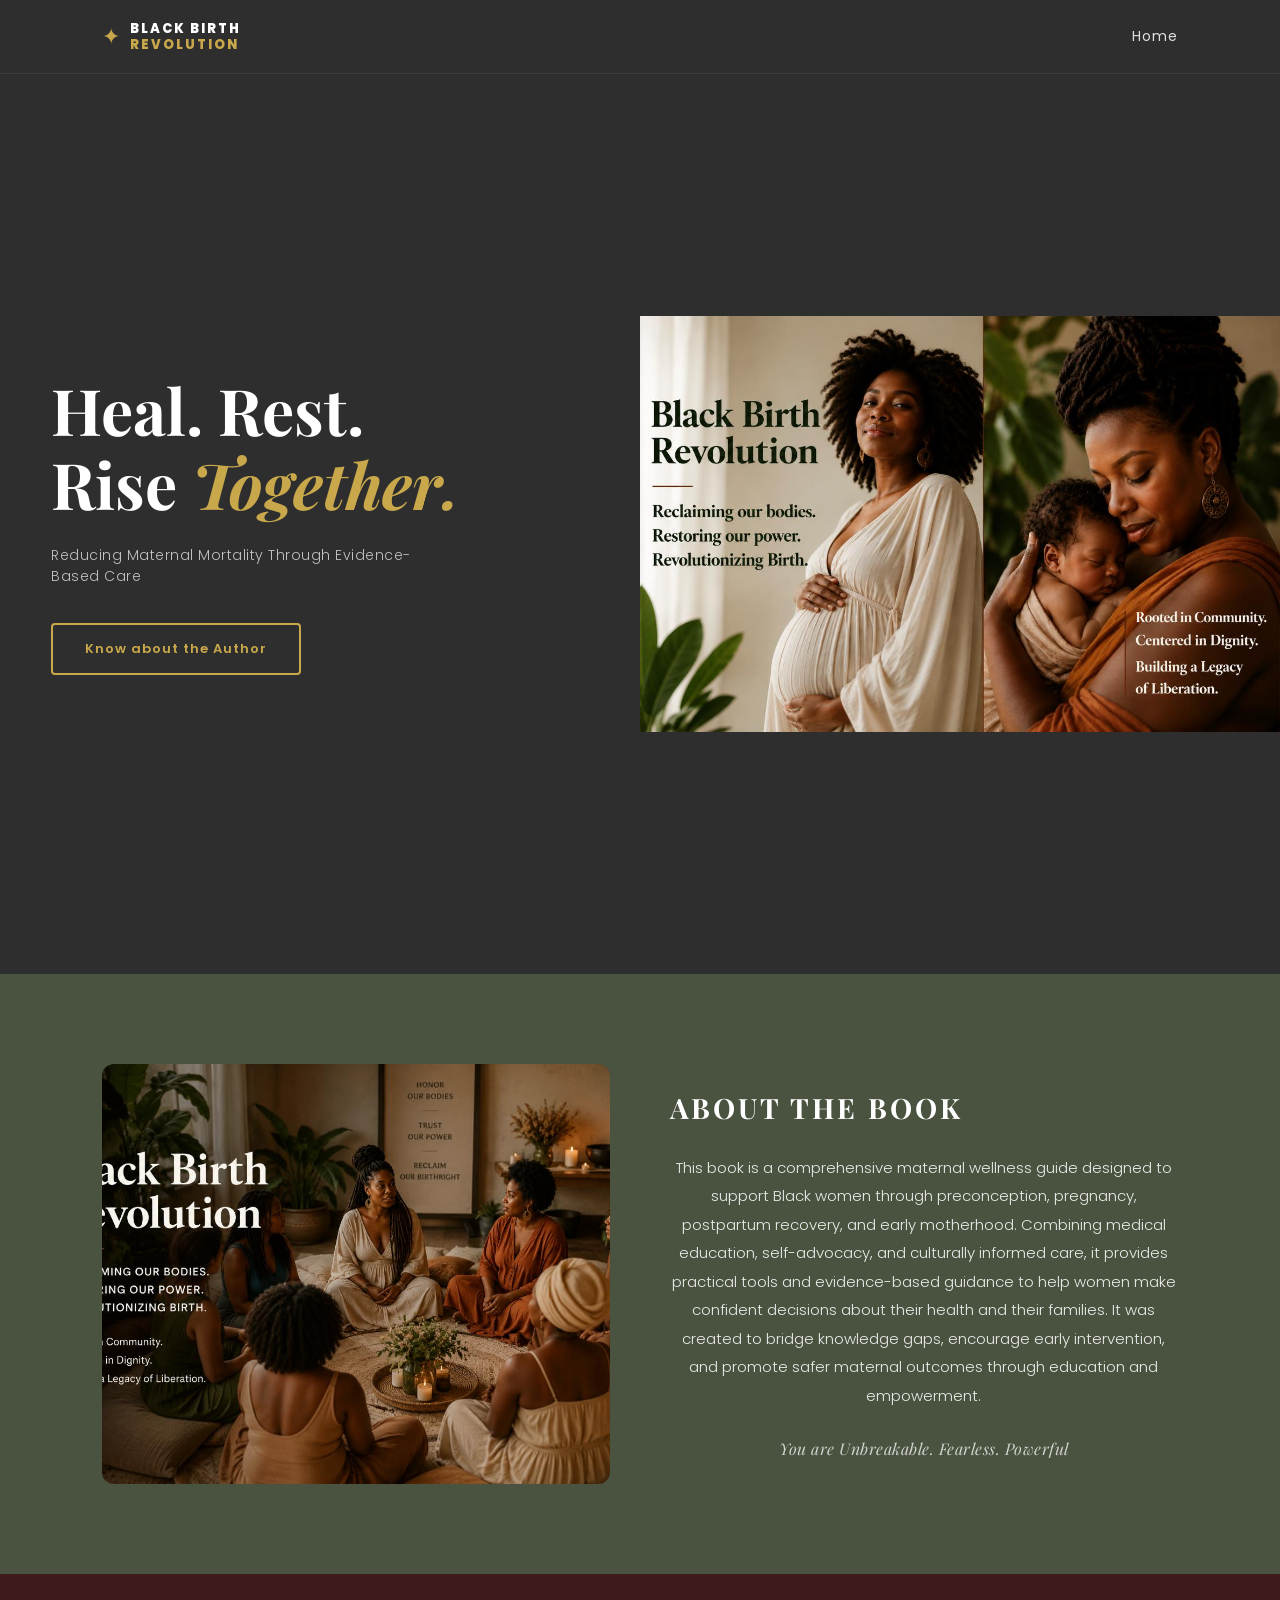
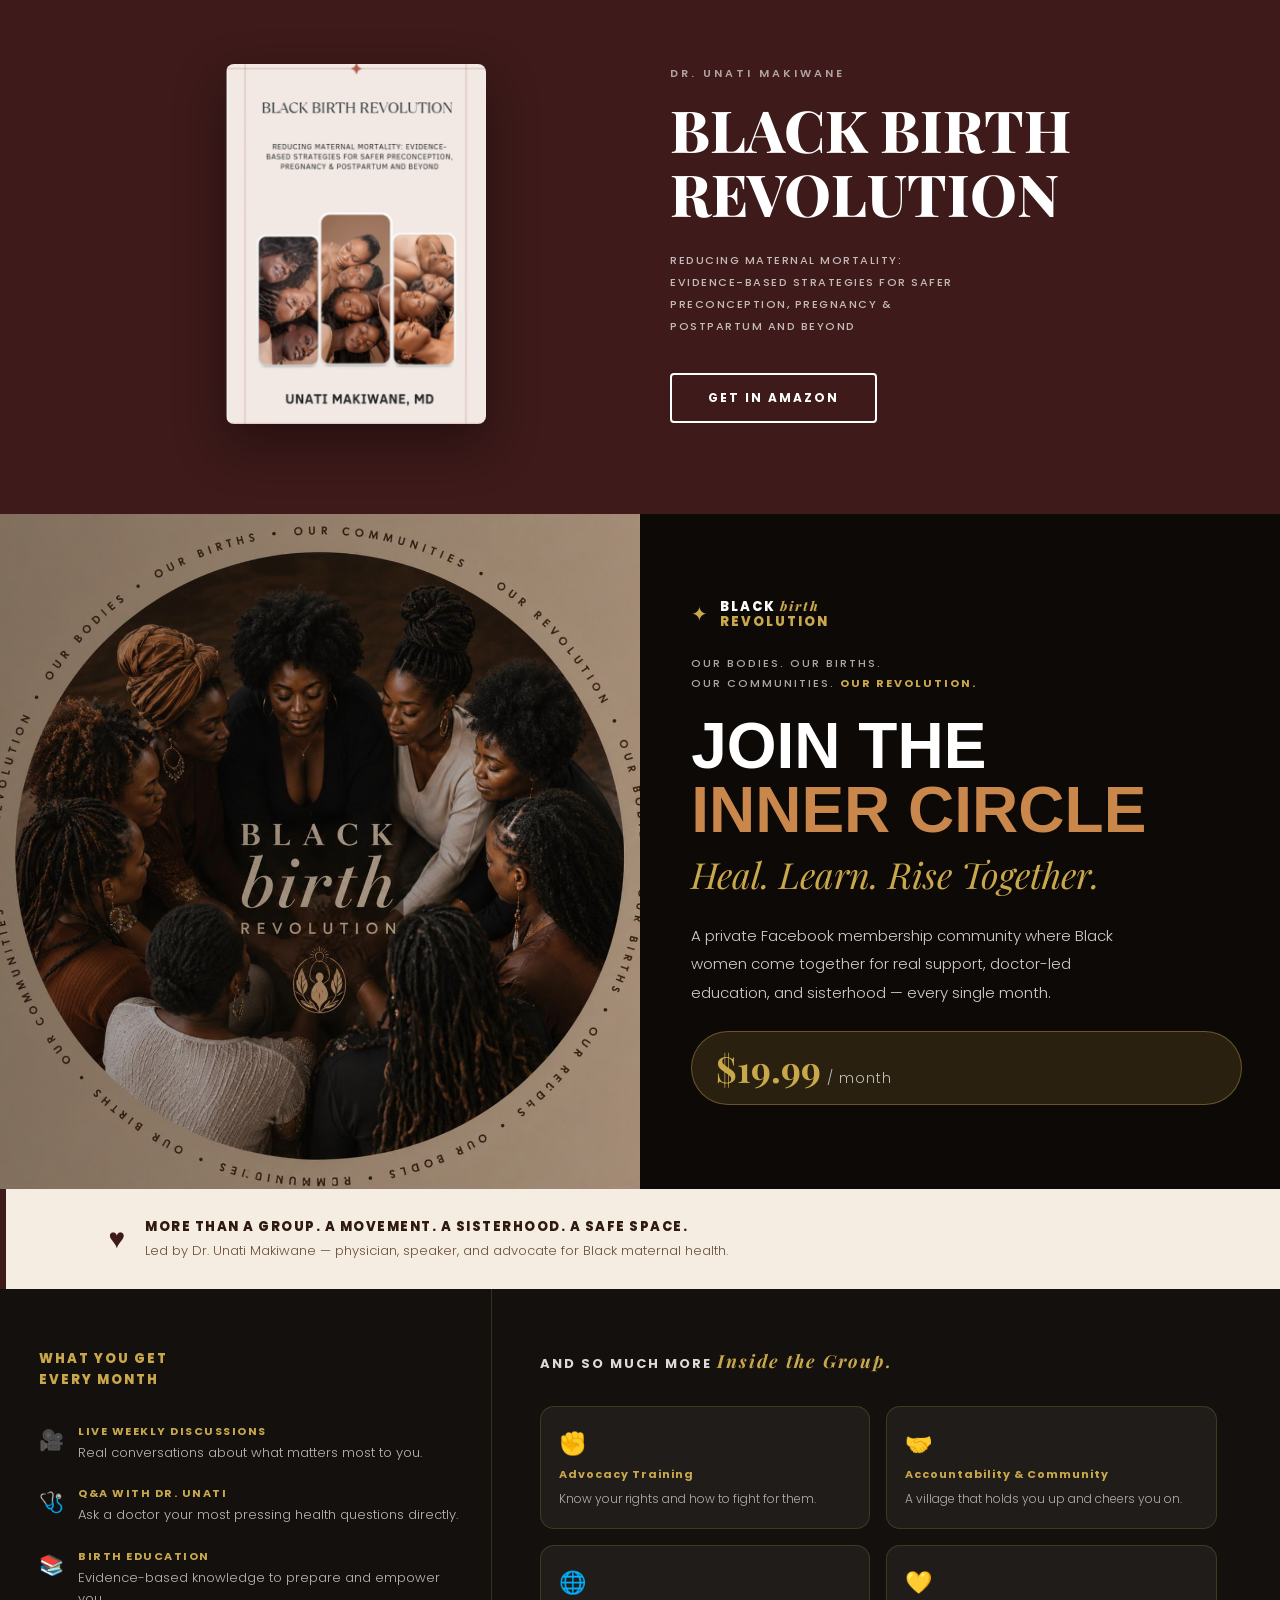
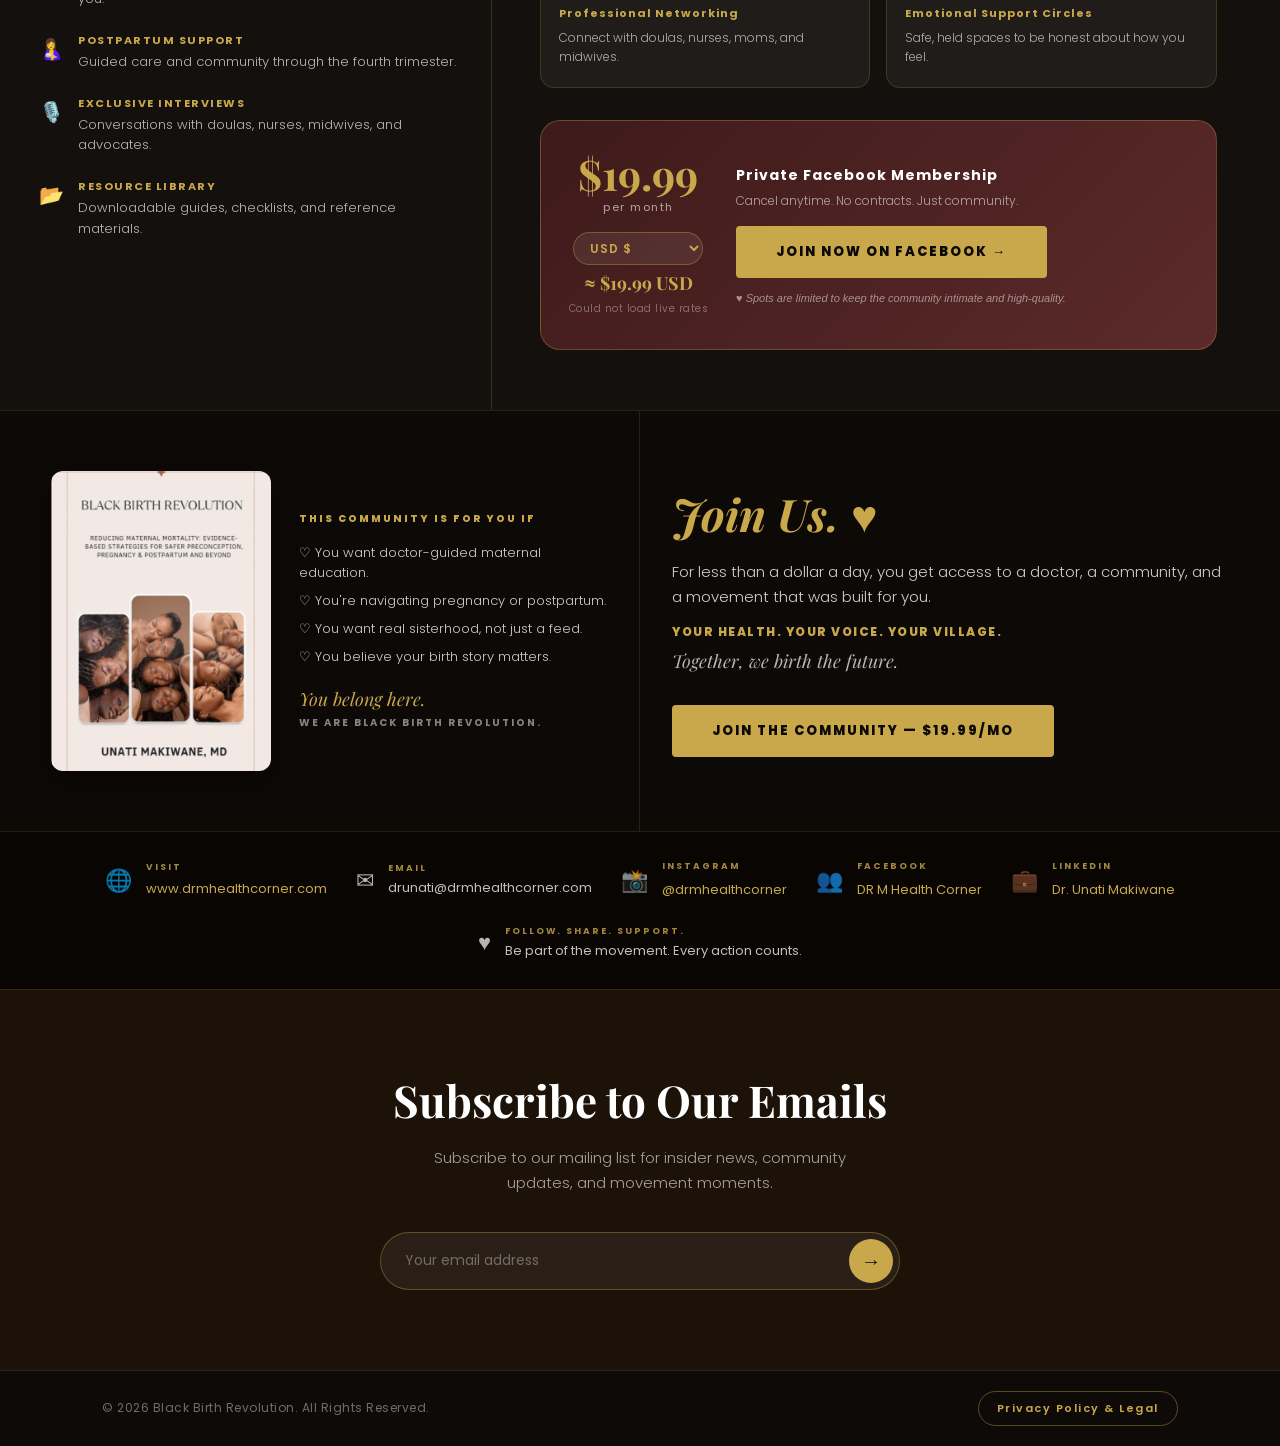
==== commit fa71e99b: "Add files via upload" ====
--- a/book.html
+++ b/book.html
@@ -71,7 +71,7 @@
   <div class="showcase-left">
     <!-- book cover sits inside .book-cover-wrap which constrains it -->
     <div class="book-cover-wrap">
-      <img src="images/bbrcover.png" alt="Black Birth Revolution Book Cover">
+      <img src="images/img3.png" alt="Black Birth Revolution Book Cover">
     </div>
   </div>
 
@@ -234,7 +234,7 @@
         <div class="invest-membership-details">
           <p class="mem-title">Private Facebook Membership</p>
           <p class="mem-sub">Cancel anytime. No contracts. Just community.</p>
-          <a href="#" class="btn-donate">JOIN NOW ON FACEBOOK →</a>
+          <a href="https://www.facebook.com/share/g/1VVRaebdbs/?mibextid=wwXIfr" target="_blank" class="btn-donate">JOIN NOW ON FACEBOOK →</a>
           <p class="mem-note">♥ Spots are limited to keep the community intimate and high-quality.</p>
         </div>
       </div>
@@ -248,7 +248,7 @@
 
     <div class="invest-vision">
       <div class="invest-vision-img-wrap">
-        <img src="images/bbrcover.png" alt="Community of women">
+        <img src="images/img3.png" alt="Community of women">
       </div>
       <div class="invest-vision-text">
         <p class="invest-vision-label">THIS COMMUNITY IS FOR YOU IF</p>
@@ -268,7 +268,7 @@
       <p class="invest-donate-desc">For less than a dollar a day, you get access to a doctor, a community, and a movement that was built for you.</p>
       <p class="invest-donate-bold">YOUR HEALTH. YOUR VOICE. YOUR VILLAGE.</p>
       <p class="invest-donate-cursive2">Together, we birth the future.</p>
-      <a href="#" class="btn-donate">JOIN THE COMMUNITY — $19.99/MO</a>
+      <a href="https://www.facebook.com/share/g/1VVRaebdbs/?mibextid=wwXIfr" target="_blank" class="btn-donate">JOIN THE COMMUNITY — $19.99/MO</a>
     </div>
 
   </div>
@@ -279,7 +279,7 @@
       <span class="invest-contact-icon">🌐</span>
       <div>
         <small>VISIT</small>
-        <p>www.drmhealthcorner.com</p>
+        <p><a href="https://drmhealthcorner.vercel.app/" target="_blank" class="invest-contact-link">www.drmhealthcorner.com</a></p>
       </div>
     </div>
     <div class="invest-contact-item">
@@ -293,7 +293,21 @@
       <span class="invest-contact-icon">📸</span>
       <div>
         <small>INSTAGRAM</small>
-        <a href="https://instagram.com/placeholder" target="_blank" class="invest-contact-link">@drmhealthcorner</a>
+        <a href="https://www.instagram.com/drmhealthcorner/" target="_blank" class="invest-contact-link">@drmhealthcorner</a>
+      </div>
+    </div>
+    <div class="invest-contact-item">
+      <span class="invest-contact-icon">👥</span>
+      <div>
+        <small>FACEBOOK</small>
+        <a href="https://www.facebook.com/share/1ER8RXg2DT/?mibextid=wwXIfr" target="_blank" class="invest-contact-link">DR M Health Corner</a>
+      </div>
+    </div>
+    <div class="invest-contact-item">
+      <span class="invest-contact-icon">💼</span>
+      <div>
+        <small>LINKEDIN</small>
+        <a href="https://www.linkedin.com/in/dr-unati-makiwane-9a4546172/" target="_blank" class="invest-contact-link">Dr. Unati Makiwane</a>
       </div>
     </div>
     <div class="invest-contact-item">
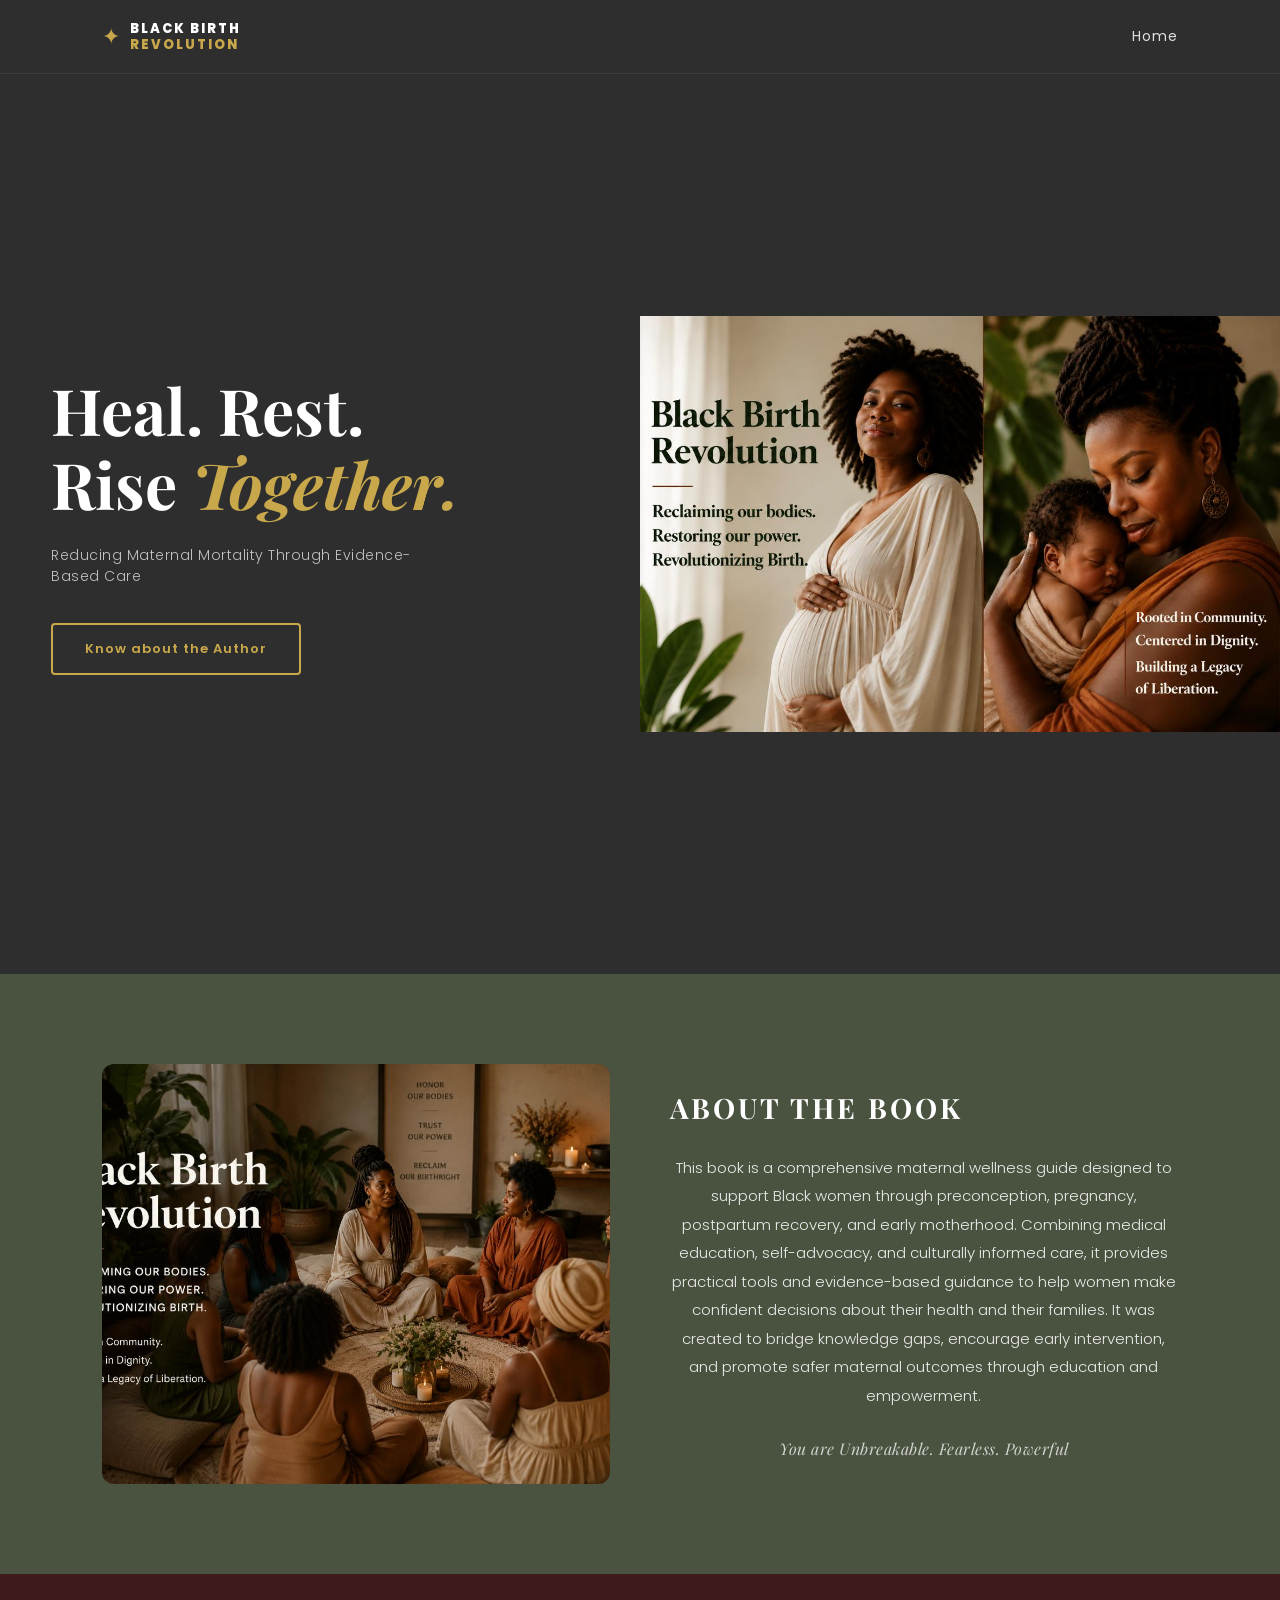
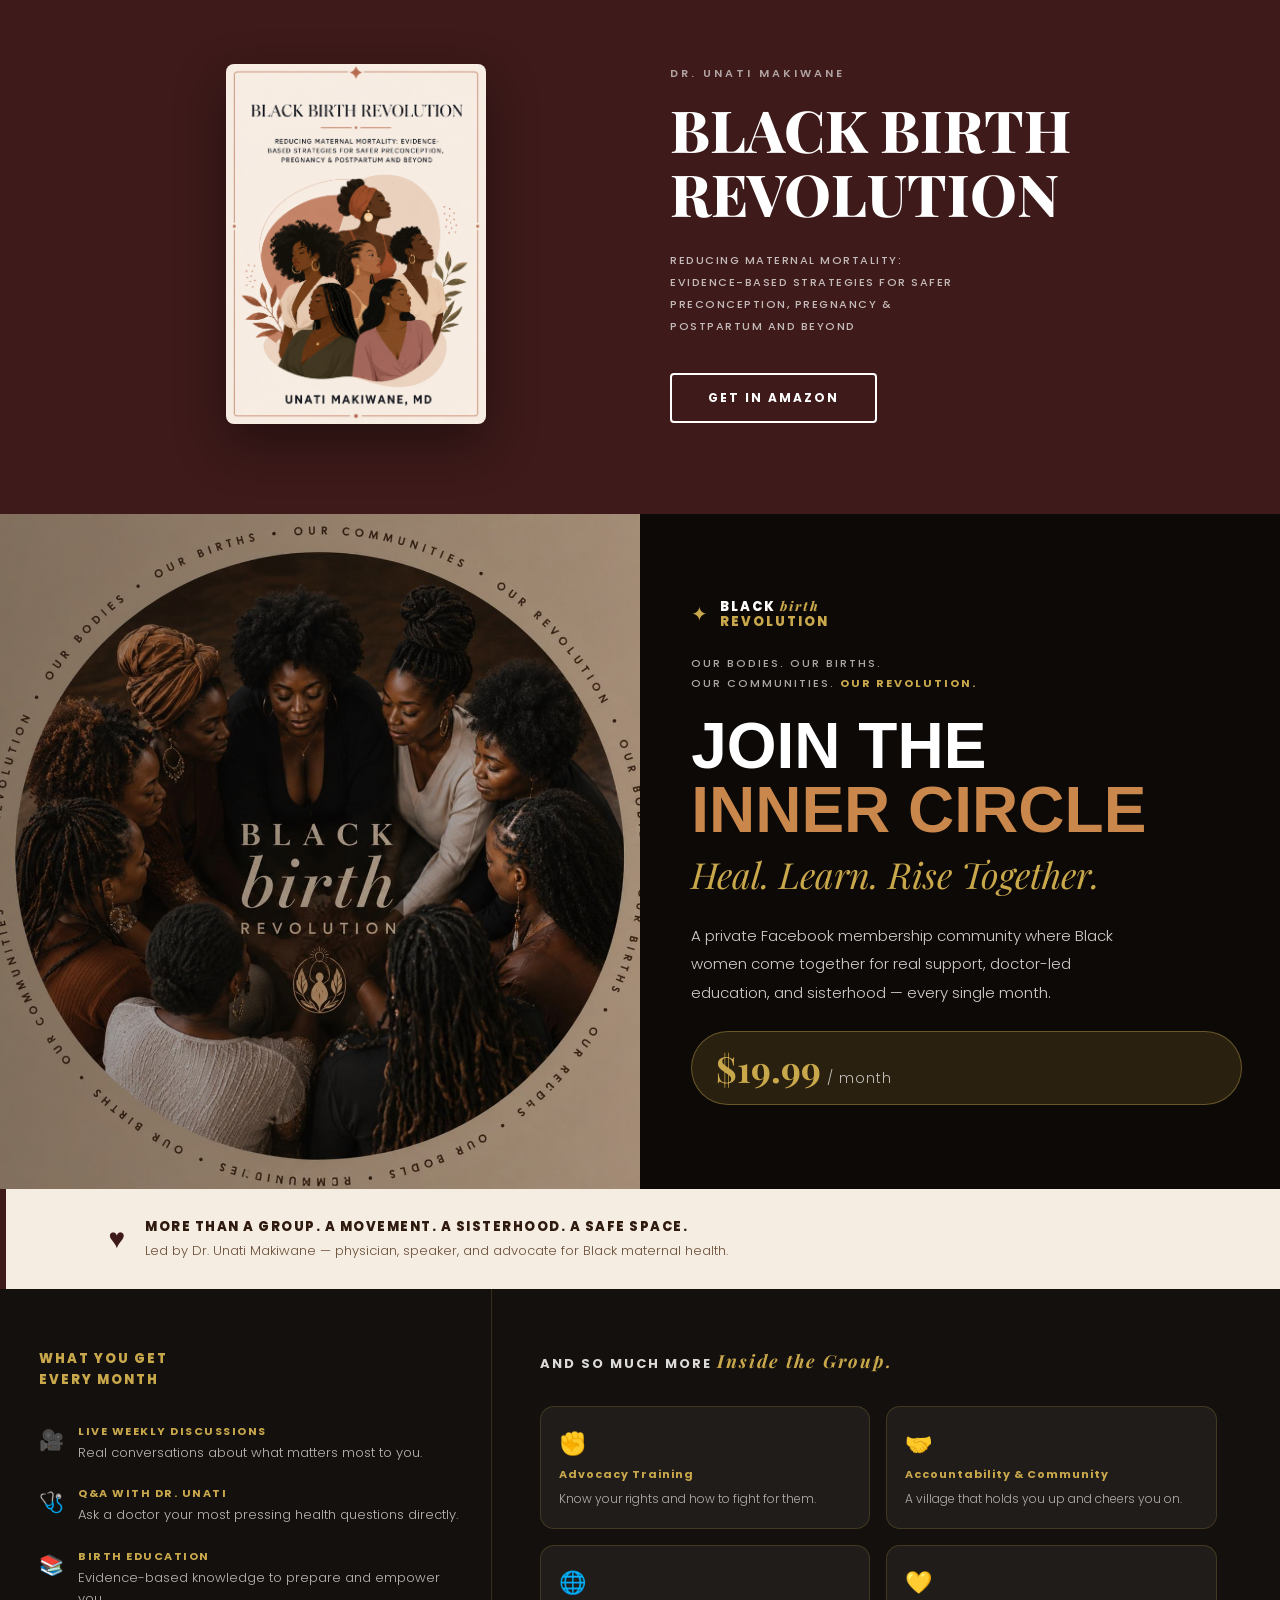
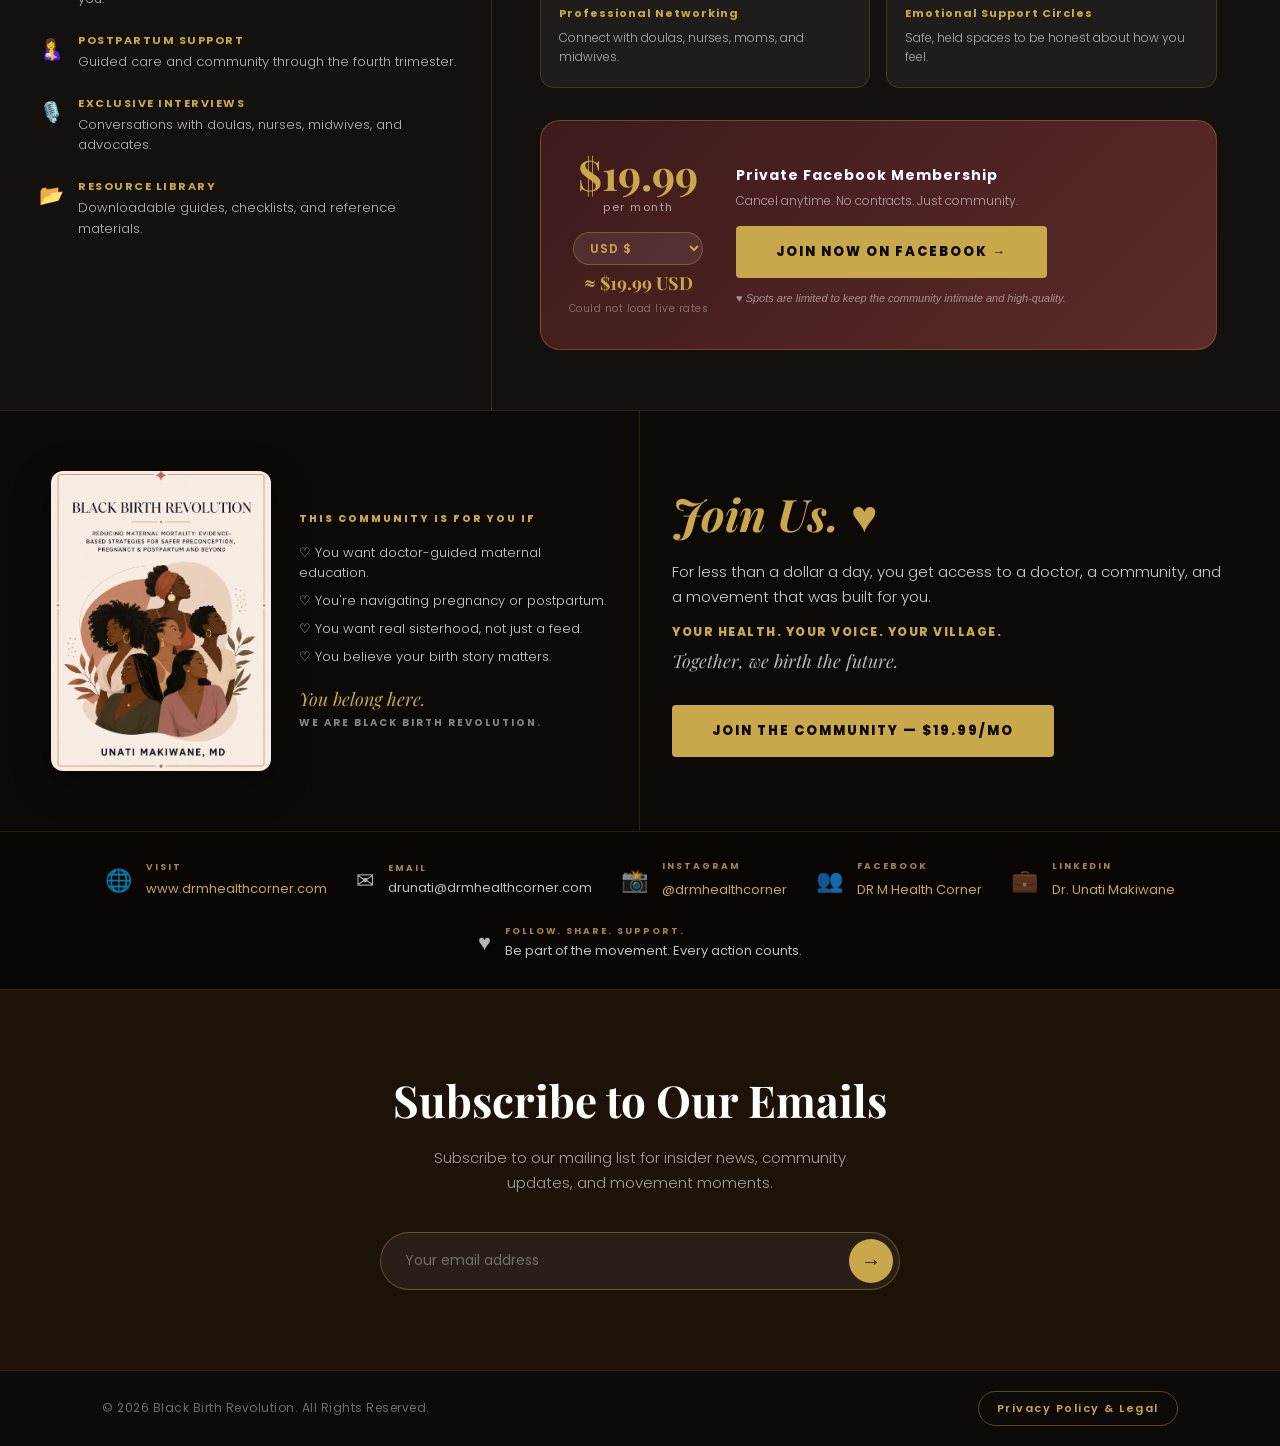
==== commit 631cb230: "Update book.html" ====
--- a/book.html
+++ b/book.html
@@ -71,7 +71,7 @@
   <div class="showcase-left">
     <!-- book cover sits inside .book-cover-wrap which constrains it -->
     <div class="book-cover-wrap">
-      <img src="images/img3.png" alt="Black Birth Revolution Book Cover">
+      <img src="images/bbrcover.png" alt="Black Birth Revolution Book Cover">
     </div>
   </div>
 
@@ -248,7 +248,7 @@
 
     <div class="invest-vision">
       <div class="invest-vision-img-wrap">
-        <img src="images/img3.png" alt="Community of women">
+        <img src="images/bbrcover.png" alt="Community of women">
       </div>
       <div class="invest-vision-text">
         <p class="invest-vision-label">THIS COMMUNITY IS FOR YOU IF</p>
@@ -527,4 +527,4 @@
 </script>
 
 </body>
-</html>+</html>
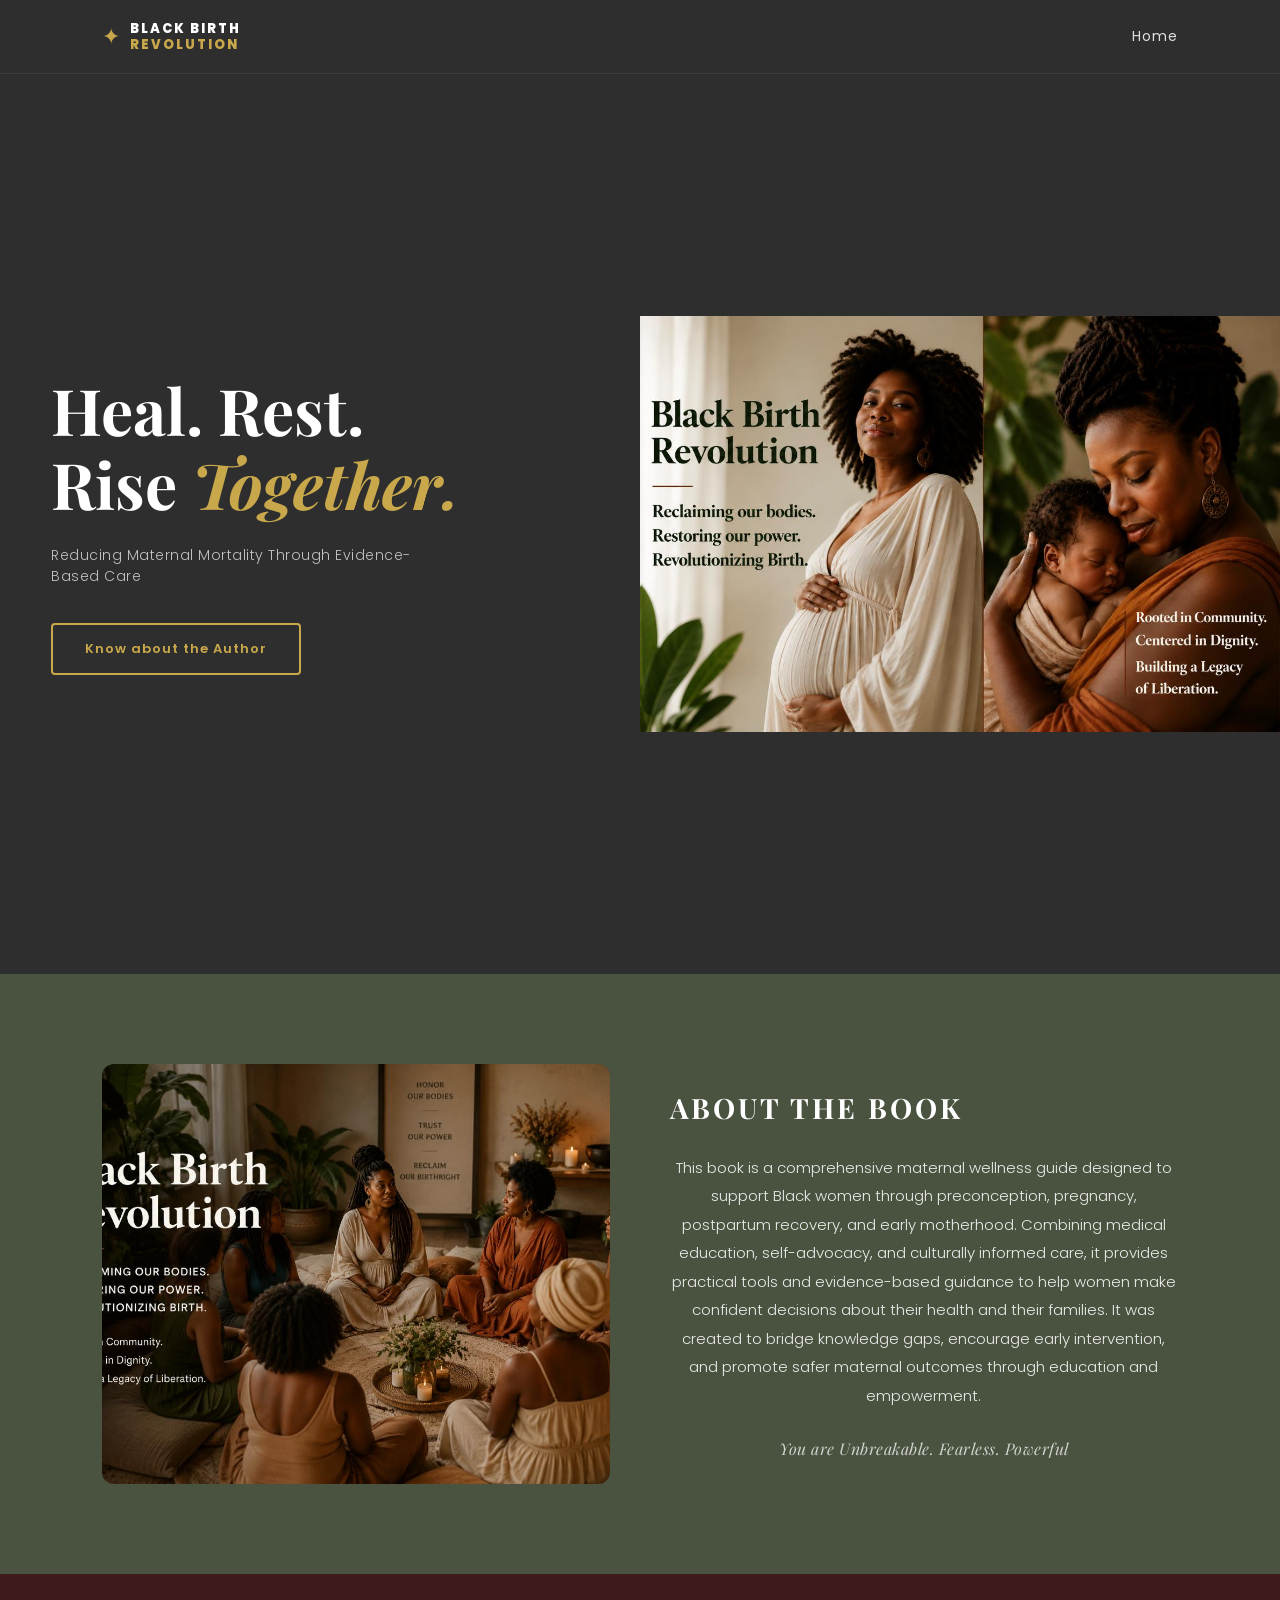
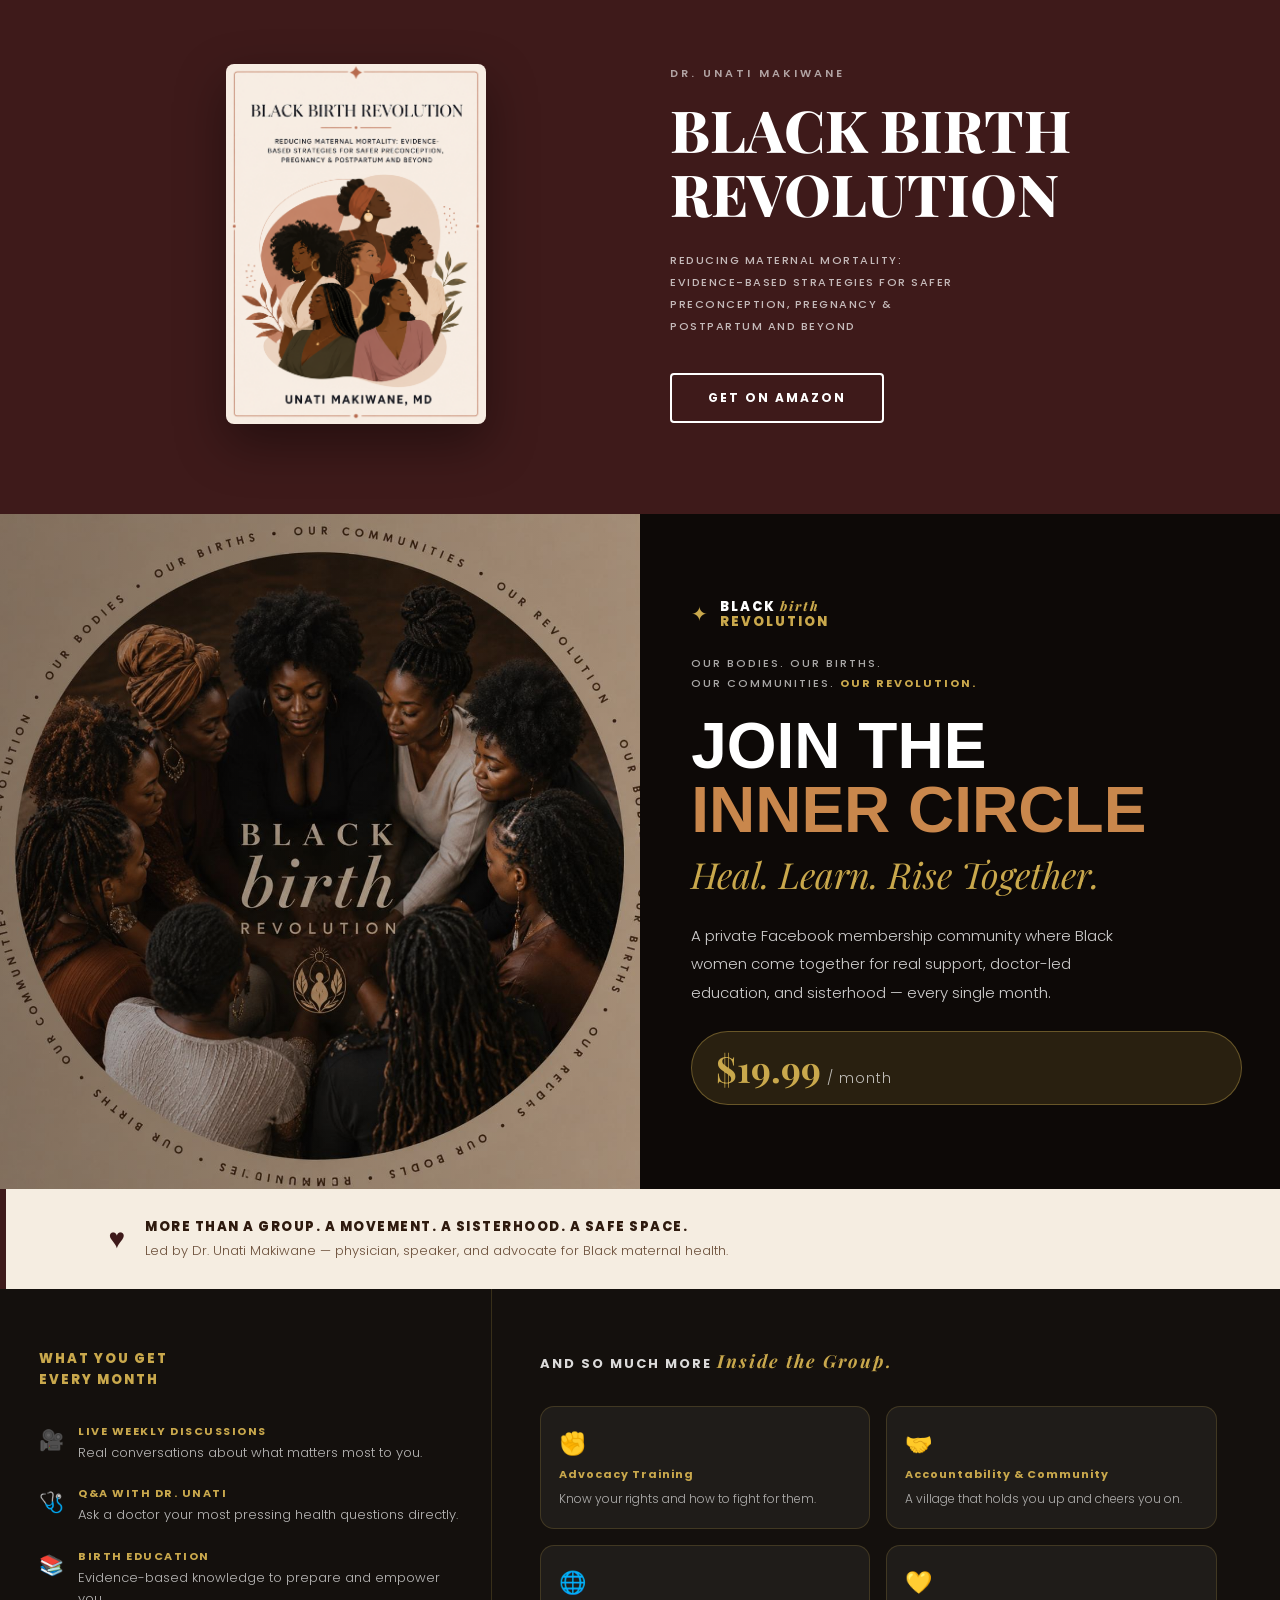
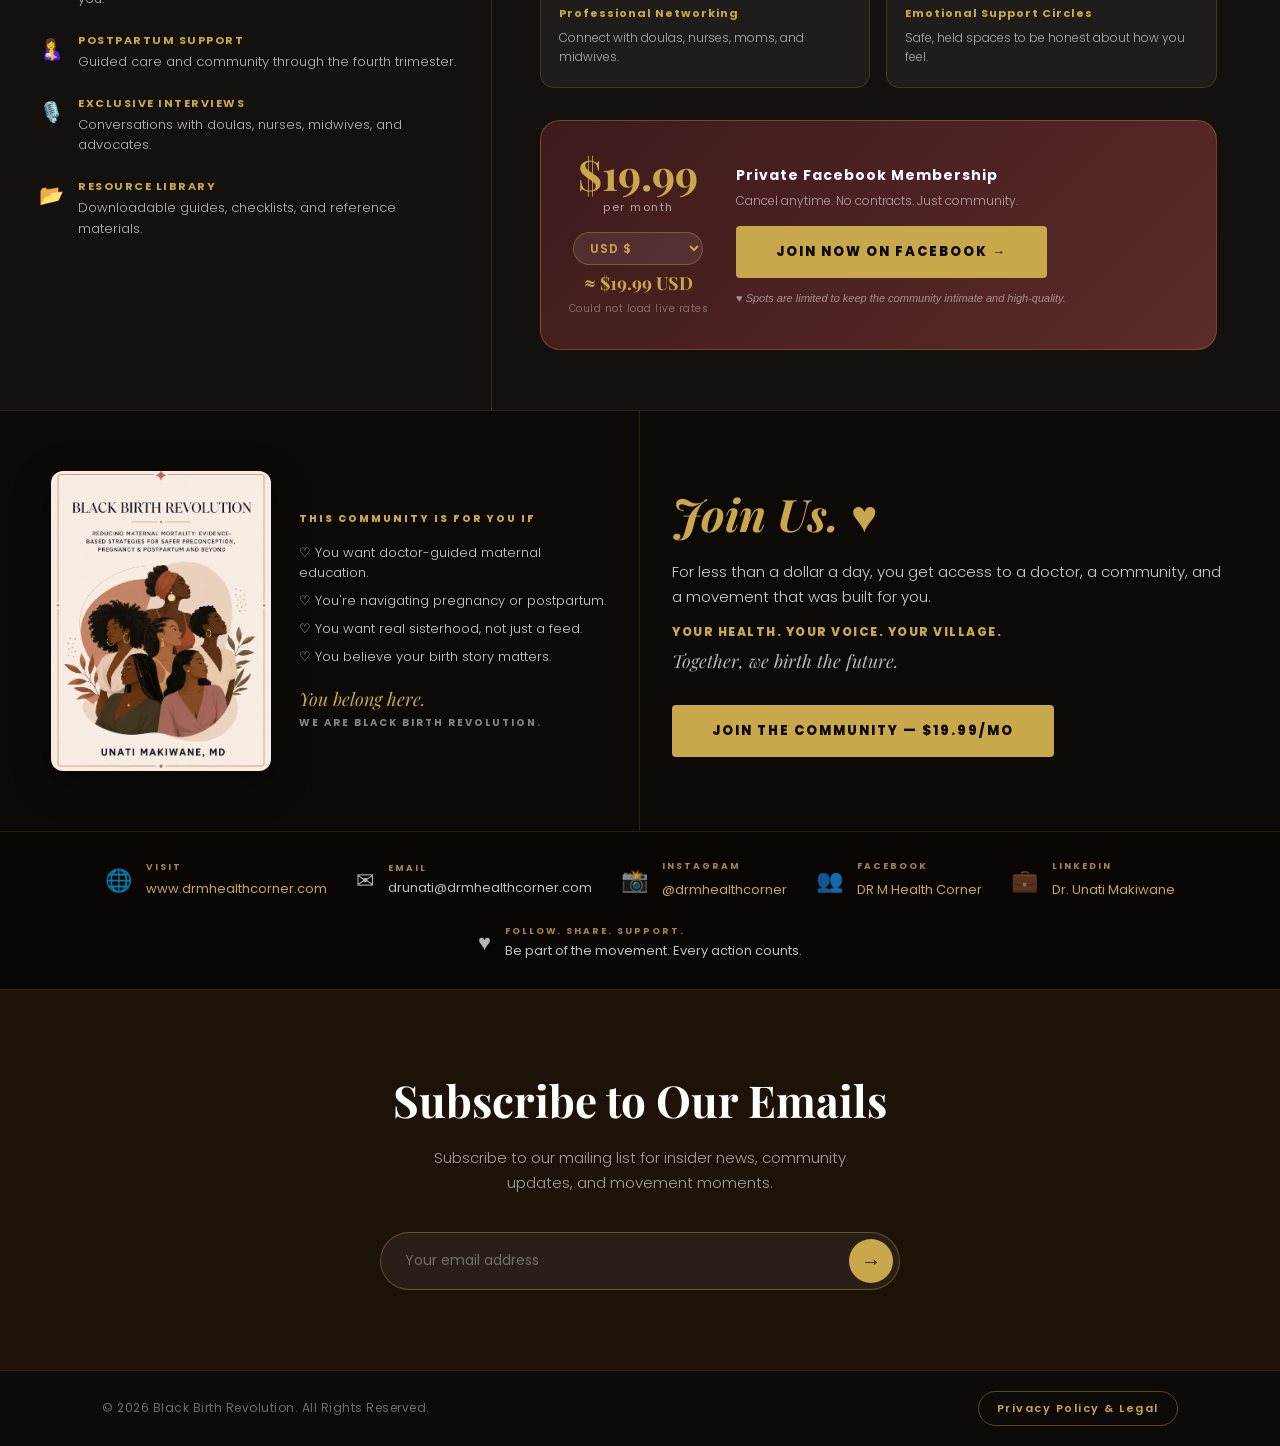
==== commit a6af4140: "Update book.html" ====
--- a/book.html
+++ b/book.html
@@ -84,7 +84,7 @@
       PRECONCEPTION, PREGNANCY &amp;<br>
       POSTPARTUM AND BEYOND
     </p>
-    <a href="#" class="btn-amazon">GET IN AMAZON</a>
+    <a href="#" class="btn-amazon">GET ON AMAZON</a>
   </div>
 
 </section>
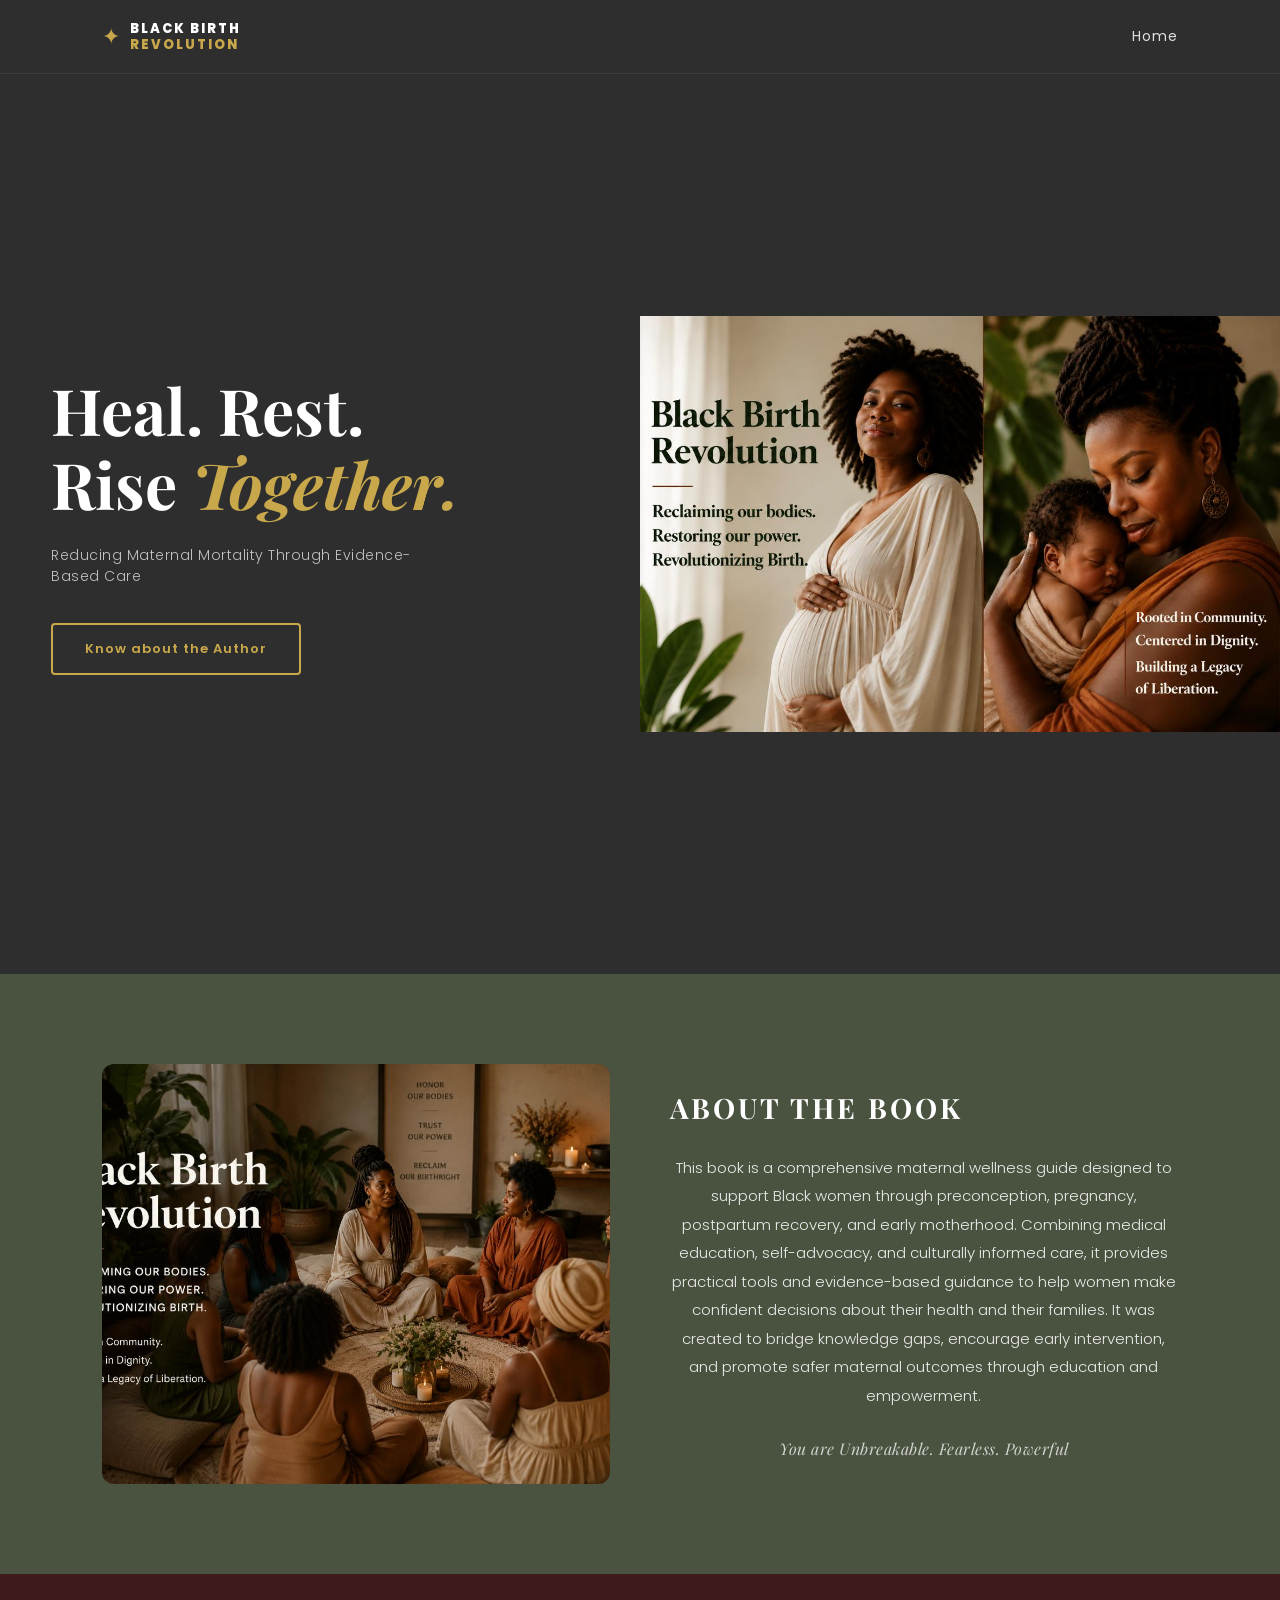
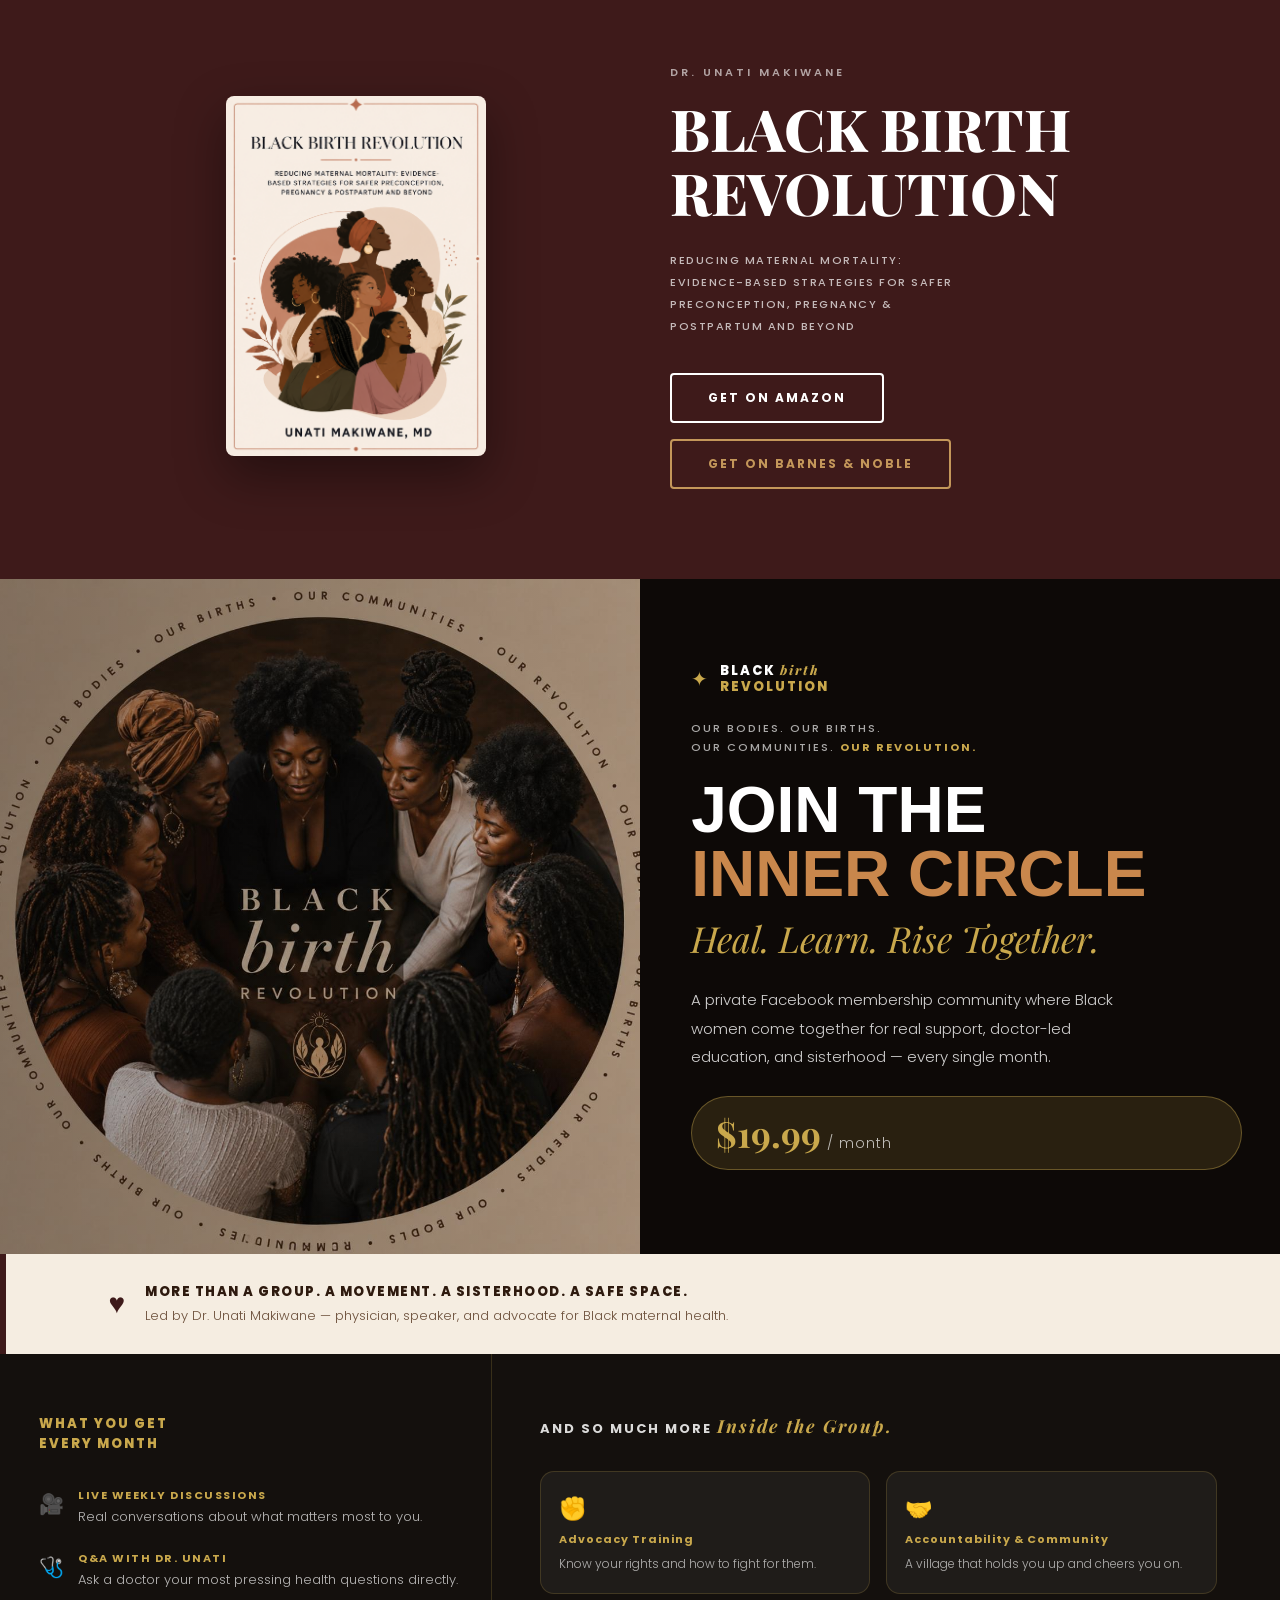
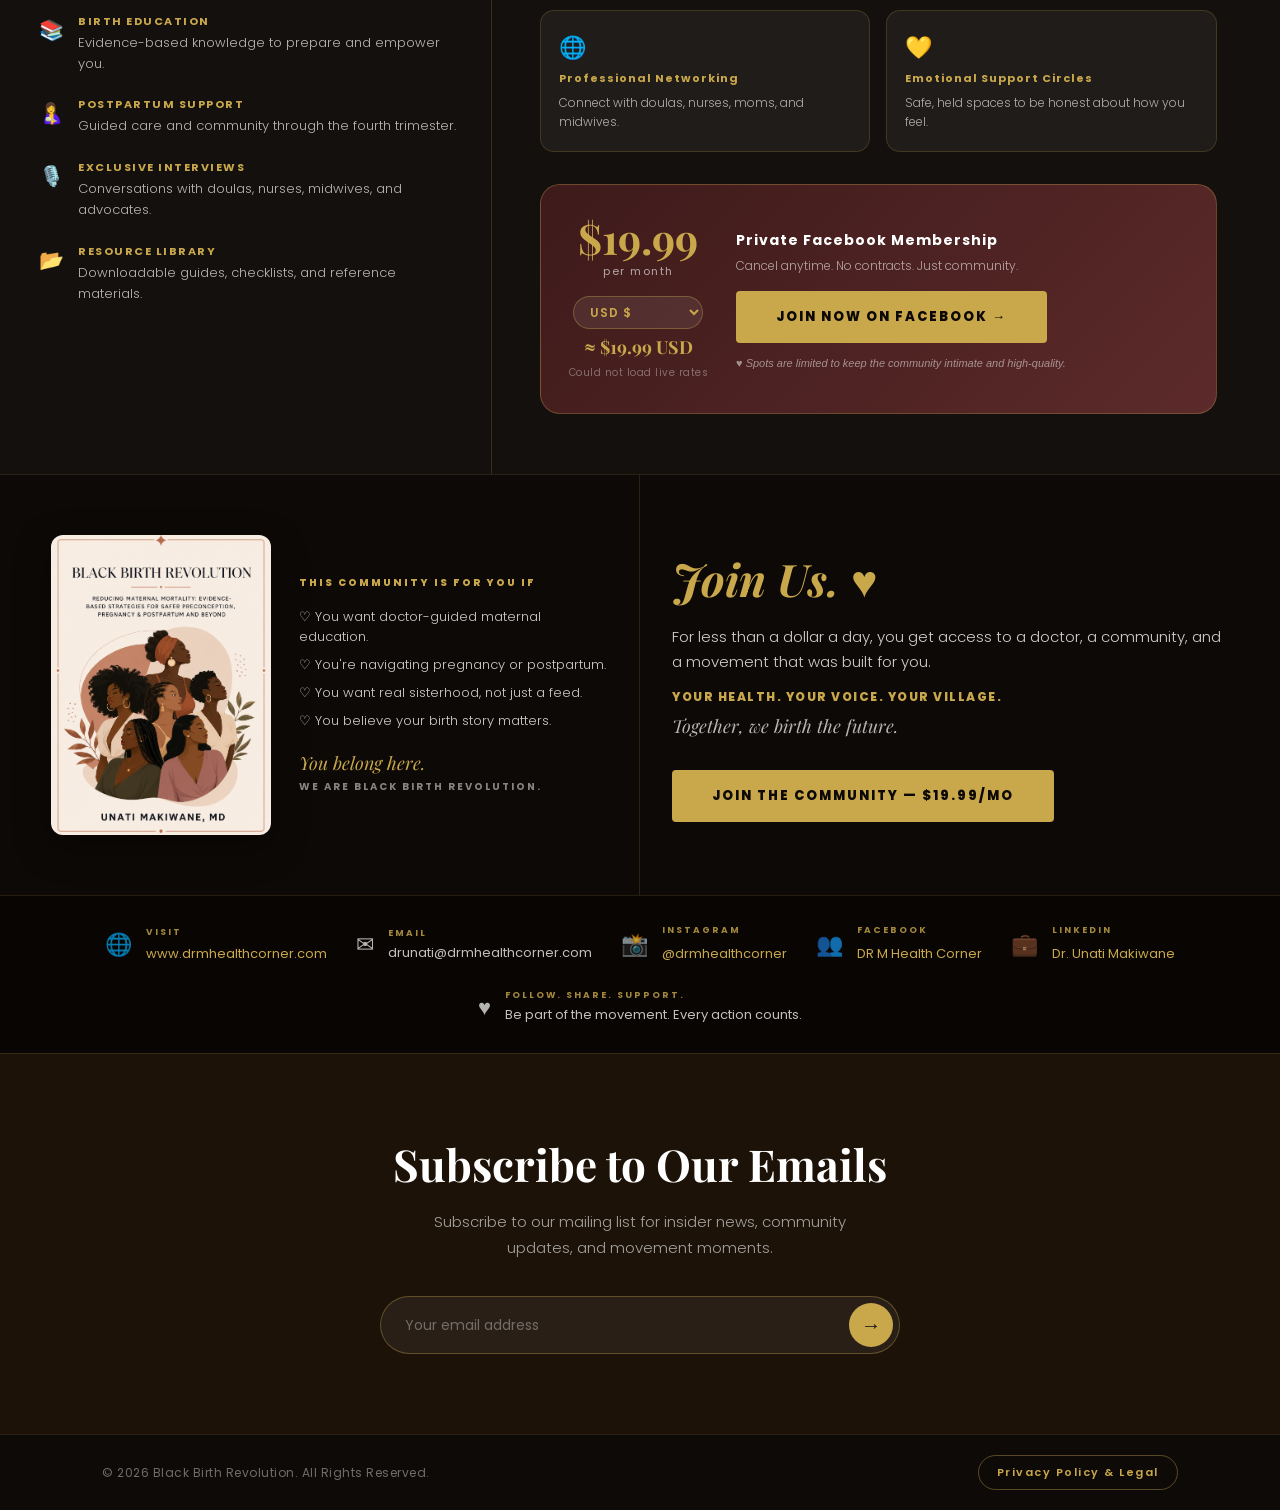
==== commit e2591e96: "Add files via upload" ====
--- a/book.html
+++ b/book.html
@@ -84,7 +84,10 @@
       PRECONCEPTION, PREGNANCY &amp;<br>
       POSTPARTUM AND BEYOND
     </p>
-    <a href="#" class="btn-amazon">GET ON AMAZON</a>
+    <div class="showcase-btn-row">
+      <a href="#" class="btn-amazon">GET ON AMAZON</a>
+      <a href="#" class="btn-amazon btn-bn">GET ON BARNES &amp; NOBLE</a>
+    </div>
   </div>
 
 </section>
--- a/book-style.css
+++ b/book-style.css
@@ -283,6 +283,29 @@
 .btn-amazon:hover {
   background: var(--white);
   color: var(--maroon);
+}
+
+.showcase-btn-row {
+  display: flex;
+  flex-wrap: wrap;
+  gap: 16px;
+}
+
+.btn-bn {
+  border-color: #C4975A;
+  color: #C4975A;
+}
+
+.btn-bn:hover {
+  background: #C4975A;
+  color: var(--maroon);
+}
+
+@media (max-width: 480px) {
+  .showcase-btn-row {
+    flex-direction: column;
+    align-items: flex-start;
+  }
 }
 
 
